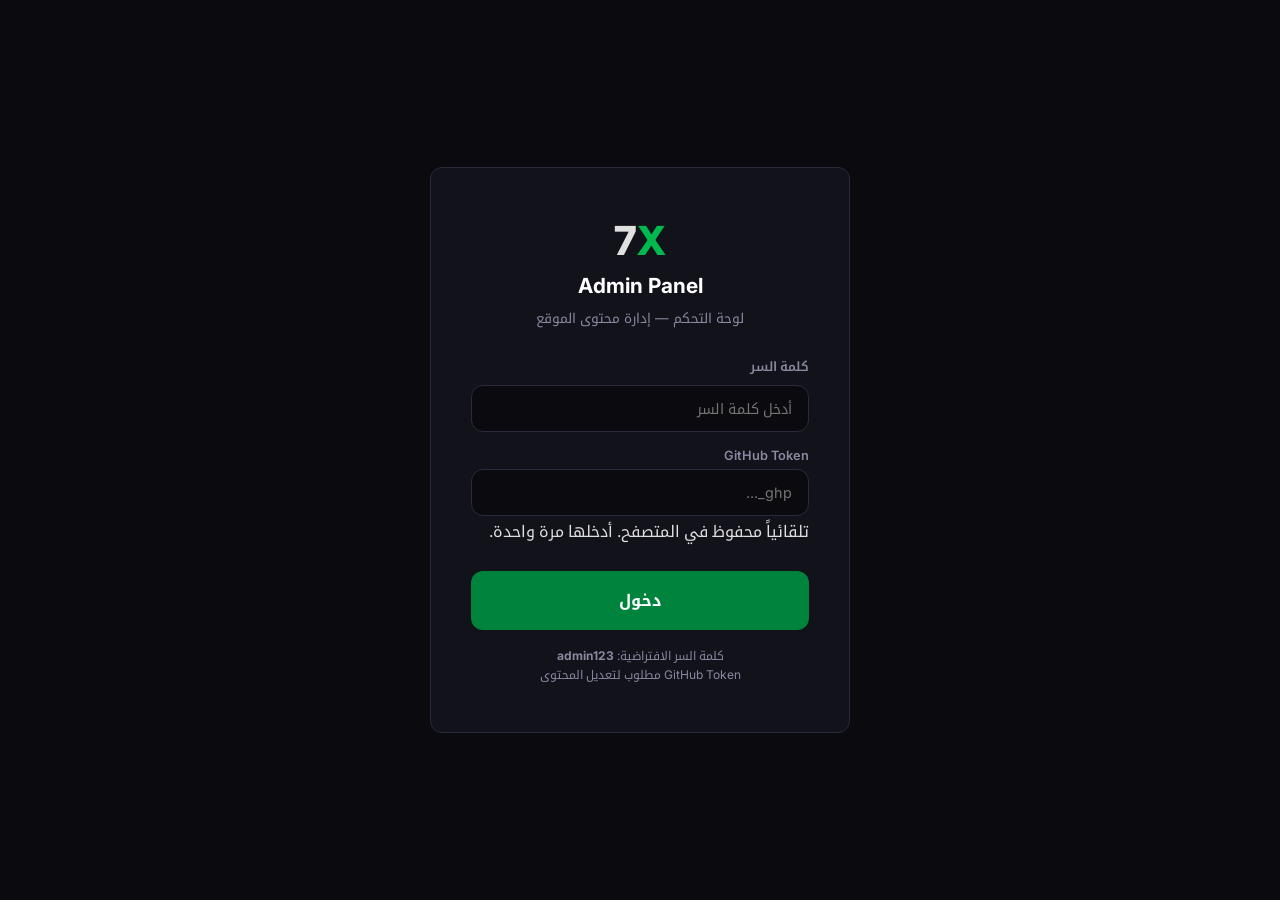
==== admin.html @ 9b02c8f8 "Add static admin panel (runs on GitHub Pages)" ====
<!DOCTYPE html>
<html lang="ar" dir="rtl">
<head>
<meta charset="UTF-8">
<meta name="viewport" content="width=device-width, initial-scale=1.0">
<title>7X Admin Panel</title>
<link href="https://fonts.googleapis.com/css2?family=Inter:wght@400;500;600;700;800&family=Noto+Kufi+Arabic:wght@400;500;600;700;800&display=swap" rel="stylesheet">
<style>
*{margin:0;padding:0;box-sizing:border-box}
:root{--bg:#0a0a0f;--bg2:#12121a;--bg3:#1a1a2e;--primary:#00843D;--primary-light:#00b84d;--white:#fff;--text:#e0e0e0;--text2:#8888a0;--border:#2a2a3e;--radius:12px;--danger:#ce1126;--danger-light:#ff3355;--success:#00cc66;--warn:#ffaa00}
body{font-family:'Inter','Noto Kufi Arabic',sans-serif;background:var(--bg);color:var(--text);min-height:100vh}
input,textarea,button{font-family:inherit}

.login-wrap{display:flex;align-items:center;justify-content:center;min-height:100vh;padding:20px}
.login-box{background:var(--bg2);border:1px solid var(--border);border-radius:var(--radius);padding:48px 40px;width:100%;max-width:420px;text-align:center}
.login-box .logo{font-size:2.5rem;font-weight:800;margin-bottom:8px}
.login-box .logo span{color:var(--primary-light)}
.login-box h2{font-size:1.3rem;font-weight:700;margin-bottom:8px;color:var(--white)}
.login-box p{color:var(--text2);font-size:.85rem;margin-bottom:24px}
.field{margin-bottom:16px;text-align:right}
.field label{display:block;font-size:.8rem;font-weight:600;color:var(--text2);margin-bottom:6px}
.field input{width:100%;padding:14px 16px;background:var(--bg);border:1px solid var(--border);border-radius:var(--radius);color:var(--white);font-size:.9rem;outline:none;transition:.3s}
.field input:focus{border-color:var(--primary)}
.login-btn{width:100%;padding:14px;background:var(--primary);color:var(--white);border:none;border-radius:var(--radius);font-size:1rem;font-weight:700;cursor:pointer;transition:.3s;margin-top:8px}
.login-btn:hover{background:var(--primary-light)}
.login-btn:disabled{opacity:.5;cursor:not-allowed}
.login-error{color:var(--danger-light);font-size:.85rem;margin-top:12px;display:none}
.login-help{color:var(--text2);font-size:.75rem;margin-top:16px;line-height:1.6}

.admin{display:none}
.topbar{background:var(--bg2);border-bottom:1px solid var(--border);padding:16px 24px;display:flex;justify-content:space-between;align-items:center;position:sticky;top:0;z-index:100}
.topbar-right{display:flex;align-items:center;gap:16px}
.topbar .logo{font-size:1.3rem;font-weight:800;color:var(--white)}.topbar .logo span{color:var(--primary-light)}
.topbar-status{display:flex;align-items:center;gap:6px;font-size:.8rem;color:var(--text2)}
.topbar-status .dot{width:8px;height:8px;border-radius:50%;background:var(--success)}
.topbar-left{display:flex;align-items:center;gap:12px}
.publish-btn{padding:10px 24px;background:var(--primary);color:var(--white);border:none;border-radius:var(--radius);font-size:.85rem;font-weight:700;cursor:pointer;transition:.3s;display:flex;align-items:center;gap:6px}
.publish-btn:hover{background:var(--primary-light)}
.publish-btn:disabled{opacity:.5;cursor:not-allowed}
.publish-btn .spinner{display:none;width:14px;height:14px;border:2px solid var(--white);border-top-color:transparent;border-radius:50%;animation:spin .6s linear infinite}
@keyframes spin{to{transform:rotate(360deg)}}
.logout-btn{padding:10px 16px;background:transparent;color:var(--text2);border:1px solid var(--border);border-radius:var(--radius);font-size:.85rem;cursor:pointer;transition:.3s}
.logout-btn:hover{border-color:var(--danger);color:var(--danger-light)}

.main{max-width:900px;margin:0 auto;padding:32px 24px}
.tabs{display:flex;gap:4px;margin-bottom:32px;background:var(--bg2);padding:4px;border-radius:var(--radius);border:1px solid var(--border)}
.tab{flex:1;padding:12px;text-align:center;border-radius:8px;cursor:pointer;font-size:.85rem;font-weight:600;color:var(--text2);transition:.3s;border:none;background:transparent}
.tab.active{background:var(--primary);color:var(--white)}
.tab:hover:not(.active){background:var(--bg3);color:var(--white)}

.panel{display:none}
.panel.active{display:block}

.card{background:var(--bg2);border:1px solid var(--border);border-radius:var(--radius);padding:28px;margin-bottom:20px}
.card h3{font-size:1.1rem;font-weight:700;color:var(--white);margin-bottom:20px;display:flex;align-items:center;gap:8px}
.card h3 .icon{font-size:1.3rem}
.form-row{display:grid;grid-template-columns:1fr 1fr;gap:16px}
.form-group{margin-bottom:16px}
.form-group label{display:block;font-size:.8rem;font-weight:600;color:var(--text2);margin-bottom:6px}
.form-group input,.form-group textarea,.form-group select{width:100%;padding:12px 14px;background:var(--bg);border:1px solid var(--border);border-radius:8px;color:var(--white);font-size:.85rem;outline:none;transition:.3s}
.form-group input:focus,.form-group textarea:focus{border-color:var(--primary)}
.form-group textarea{min-height:100px;resize:vertical;line-height:1.6}
.form-group .hint{font-size:.7rem;color:var(--text2);margin-top:4px}

.repo-list{display:flex;flex-direction:column;gap:8px}
.repo-item{display:flex;justify-content:space-between;align-items:center;padding:14px 16px;background:var(--bg);border:1px solid var(--border);border-radius:8px;transition:.3s}
.repo-item:hover{border-color:var(--primary-light)}
.repo-item span{font-size:.9rem;font-weight:500;color:var(--white)}
.repo-item .del-btn{padding:6px 12px;background:transparent;color:var(--danger-light);border:1px solid var(--border);border-radius:6px;font-size:.75rem;cursor:pointer;transition:.3s}
.repo-item .del-btn:hover{background:var(--danger);color:var(--white);border-color:var(--danger)}
.add-row{display:flex;gap:8px;margin-top:12px}
.add-row input{flex:1;padding:10px 14px;background:var(--bg);border:1px solid var(--border);border-radius:8px;color:var(--white);font-size:.85rem;outline:none}
.add-row input:focus{border-color:var(--primary)}
.add-btn{padding:10px 20px;background:var(--primary);color:var(--white);border:none;border-radius:8px;font-weight:700;cursor:pointer;transition:.3s}
.add-btn:hover{background:var(--primary-light)}

.toast{position:fixed;bottom:24px;left:50%;transform:translateX(-50%);padding:14px 28px;border-radius:var(--radius);font-size:.9rem;font-weight:600;z-index:1000;opacity:0;transition:.4s;pointer-events:none}
.toast.show{opacity:1}
.toast.ok{background:var(--success);color:var(--white)}
.toast.err{background:var(--danger);color:var(--white)}
.toast.info{background:var(--primary);color:var(--white)}

@media(max-width:640px){
  .form-row{grid-template-columns:1fr}
  .topbar{flex-direction:column;gap:12px}
}
</style>
</head>
<body>

<div class="login-wrap" id="loginWrap">
<div class="login-box">
<div class="logo">7<span>X</span></div>
<h2>Admin Panel</h2>
<p>لوحة التحكم — إدارة محتوى الموقع</p>
<div class="field">
<label>كلمة السر</label>
<input type="password" id="loginPass" placeholder="أدخل كلمة السر" onkeydown="if(event.key==='Enter')doLogin()">
</div>
<div class="field">
<label>GitHub Token</label>
<input type="password" id="loginToken" placeholder="ghp_..." onkeydown="if(event.key==='Enter')doLogin()">
<div class="hint">تلقائياً محفوظ في المتصفح. أدخلها مرة واحدة.</div>
</div>
<button class="login-btn" id="loginBtn" onclick="doLogin()">دخول</button>
<div class="login-error" id="loginError"></div>
<div class="login-help">كلمة السر الافتراضية: <strong>admin123</strong><br>GitHub Token مطلوب لتعديل المحتوى</div>
</div>
</div>

<div class="admin" id="adminPanel">
<div class="topbar">
<div class="topbar-right">
<div class="logo">7<span>X</span> Admin</div>
<div class="topbar-status"><div class="dot" id="statusDot"></div><span id="statusText">متصل</span></div>
</div>
<div class="topbar-left">
<button class="publish-btn" id="publishBtn" onclick="publish()">
<span class="spinner" id="spinner"></span>
<span id="pubText">نشر التعديلات</span>
</button>
<button class="logout-btn" onclick="logout()">خروج</button>
</div>
</div>

<div class="main">
<div class="tabs">
<div class="tab active" onclick="switchTab('hero')" id="tabHero">الرئيسية</div>
<div class="tab" onclick="switchTab('about')" id="tabAbout">من أنا</div>
<div class="tab" onclick="switchTab('company')" id="tabCompany">الشركة</div>
<div class="tab" onclick="switchTab('apps')" id="tabApps">التطبيقات</div>
<div class="tab" onclick="switchTab('repos')" id="tabRepos">المستودعات</div>
<div class="tab" onclick="switchTab('contact')" id="tabContact">اتصل بنا</div>
</div>

<!-- Hero -->
<div class="panel active" id="panelHero">
<div class="card">
<h3><span class="icon">🏠</span>القسم الرئيسي</h3>
<div class="form-group">
<label>العنوان الرئيسي (عربي)</label>
<input type="text" id="hero_title_ar" placeholder="7X">
</div>
<div class="form-group">
<label>Main Title (English)</label>
<input type="text" id="hero_title_en" placeholder="7X">
</div>
<div class="form-group">
<label>الشارة (عربي)</label>
<input type="text" id="hero_badge_ar" placeholder="Engineering Intelligence Core">
</div>
<div class="form-group">
<label>Badge (English)</label>
<input type="text" id="hero_badge_en" placeholder="Engineering Intelligence Core">
</div>
</div>
</div>

<!-- About -->
<div class="panel" id="panelAbout">
<div class="card">
<h3><span class="icon">👤</span>قسم من أنا</h3>
<div class="form-group">
<label>العنوان (عربي)</label>
<input type="text" id="about_title_ar" placeholder="مهندس. مؤسس. صاحب رؤية">
</div>
<div class="form-group">
<label>Title (English)</label>
<input type="text" id="about_title_en" placeholder="Engineer. Founder. Visionary.">
</div>
<div class="form-group">
<label>النص (عربي)</label>
<textarea id="about_text_ar" placeholder="أنا مؤسس 7X Syria Ltd...."></textarea>
</div>
<div class="form-group">
<label>Text (English)</label>
<textarea id="about_text_en" placeholder="I am the founder of 7X Syria Ltd...."></textarea>
</div>
</div>
</div>

<!-- Company -->
<div class="panel" id="panelCompany">
<div class="card">
<h3><span class="icon">🏢</span>بيانات الشركة</h3>
<div class="form-row">
<div class="form-group">
<label>العنوان (عربي)</label>
<input type="text" id="company_title_ar">
</div>
<div class="form-group">
<label>Title (English)</label>
<input type="text" id="company_title_en">
</div>
</div>
<div class="form-row">
<div class="form-group">
<label>الوصف (عربي)</label>
<input type="text" id="company_desc_ar">
</div>
<div class="form-group">
<label>Description (English)</label>
<input type="text" id="company_desc_en">
</div>
</div>
</div>
<div class="card" id="companyCardsCard">
<h3><span class="icon">📋</span>بطاقات الشركة</h3>
<div id="companyCardsEditor"></div>
<button class="add-btn" onclick="addCompanyCard()" style="margin-top:12px">+ إضافة بطاقة</button>
</div>
</div>

<!-- Apps -->
<div class="panel" id="panelApps">
<div class="card">
<h3><span class="icon">📱</span>التطبيقات</h3>
<div id="appsEditor"></div>
<button class="add-btn" onclick="addApp()" style="margin-top:12px">+ إضافة تطبيق</button>
</div>
</div>

<!-- Repos -->
<div class="panel" id="panelRepos">
<div class="card">
<h3><span class="icon">📦</span>المستودعات</h3>
<div class="repo-list" id="repoList"></div>
<div class="add-row">
<input type="text" id="newRepo" placeholder="اسم المستودع (مثل: vexa-app)" onkeydown="if(event.key==='Enter')addRepo()">
<button class="add-btn" onclick="addRepo()">إضافة</button>
</div>
</div>
</div>

<!-- Contact -->
<div class="panel" id="panelContact">
<div class="card">
<h3><span class="icon">📧</span>بيانات التواصل</h3>
<div class="form-row">
<div class="form-group">
<label>البريد الإلكتروني</label>
<input type="email" id="contact_email" placeholder="contact@7xsyria.com">
</div>
<div class="form-group">
<label>Matrix ID</label>
<input type="text" id="contact_matrix" placeholder="@7x:matrix.org">
</div>
</div>
<div class="form-group">
<label>GitHub Username</label>
<input type="text" id="contact_github" placeholder="7xze">
</div>
</div>
<div class="card">
<h3><span class="icon">🔒</span>تغيير كلمة السر</h3>
<div class="form-group">
<label>كلمة السر الجديدة</label>
<input type="password" id="newPassword" placeholder="كلمة سر جديدة">
</div>
<button class="add-btn" onclick="changePassword()">حفظ كلمة السر</button>
</div>
</div>

</div>
</div>

<div class="toast" id="toast"></div>

<script>
var OWNER='7xze',REPO='7X',BRANCH='main',CONTENT_FILE='content.json';
var TOKEN=localStorage.getItem('gh_token')||'';
var PASS=localStorage.getItem('admin_pass')||'admin123';
var DATA={};
var SHA='';

function toast(msg,type){
  var t=document.getElementById('toast');
  t.textContent=msg;
  t.className='toast show '+type;
  setTimeout(function(){t.className='toast'},3000);
}

function api(path,opts){
  opts=opts||{};
  var h={'Authorization':'token '+TOKEN,'Accept':'application/vnd.github.v3+json','Content-Type':'application/json'};
  if(opts.method) h.Method=opts.method;
  var url='https://api.github.com'+path;
  var fetchOpts={method:opts.method||'GET',headers:h};
  if(opts.body) fetchOpts.body=JSON.stringify(opts.body);
  return fetch(url,fetchOpts).then(function(r){
    if(!r.ok) return r.json().then(function(e){throw new Error(e.message||r.statusText)});
    if(opts.method==='HEAD') return r;
    return r.json();
  });
}

function doLogin(){
  var pass=document.getElementById('loginPass').value;
  var token=document.getElementById('loginToken').value||TOKEN;
  if(!pass){document.getElementById('loginError').textContent='أدخل كلمة السر';document.getElementById('loginError').style.display='block';return}
  if(pass!==PASS){document.getElementById('loginError').textContent='كلمة السر خاطئة';document.getElementById('loginError').style.display='block';return}
  if(token){TOKEN=token;localStorage.setItem('gh_token',token)}
  localStorage.setItem('admin_pass',PASS);
  document.getElementById('loginWrap').style.display='none';
  document.getElementById('adminPanel').style.display='block';
  loadContent();
}

function logout(){
  localStorage.removeItem('gh_token');
  TOKEN='';
  document.getElementById('loginWrap').style.display='flex';
  document.getElementById('adminPanel').style.display='none';
}

function loadContent(){
  document.getElementById('statusText').textContent='جاري التحميل...';
  document.getElementById('statusDot').style.background='var(--warn)';
  api('/repos/'+OWNER+'/'+REPO+'/contents/'+CONTENT_FILE).then(function(r){
    SHA=r.sha;
    DATA=JSON.parse(atob(r.content));
    fillForm();
    document.getElementById('statusText').textContent='متصل';
    document.getElementById('statusDot').style.background='var(--success)';
    toast('تم تحميل المحتوى','ok');
  }).catch(function(e){
    document.getElementById('statusText').textContent='خطأ';
    document.getElementById('statusDot').style.background='var(--danger)';
    toast('خطأ في التحميل: '+e.message,'err');
  });
}

function fillForm(){
  var f=function(id,v){var el=document.getElementById(id);if(el&&v!==undefined)el.value=v};
  f('hero_title_ar',DataGet('hero_title','ar'));
  f('hero_title_en',DataGet('hero_title','en'));
  f('hero_badge_ar',DataGet('hero_badge','ar'));
  f('hero_badge_en',DataGet('hero_badge','en'));
  f('about_title_ar',DataGet('about_title','ar'));
  f('about_title_en',DataGet('about_title','en'));
  f('about_text_ar',DataGet('about_text','ar'));
  f('about_text_en',DataGet('about_text','en'));
  f('company_title_ar',DataGet('company_title','ar'));
  f('company_title_en',DataGet('company_title','en'));
  f('company_desc_ar',DataGet('company_desc','ar'));
  f('company_desc_en',DataGet('company_desc','en'));
  f('contact_email',DataGet('contact_email',''));
  f('contact_matrix',DataGet('contact_matrix',''));
  f('contact_github',DataGet('contact_github',''));
  renderCompanyCards();
  renderApps();
  renderRepos();
}

function DataGet(key,lang){
  if(lang==='') return DATA[key]||'';
  if(!DATA[key]) return '';
  return DATA[key][lang]||'';
}

function renderCompanyCards(){
  var cards=DATA.company_cards||[];
  var c=document.getElementById('companyCardsEditor');
  c.innerHTML='';
  cards.forEach(function(card,i){
    c.innerHTML+='<div class="repo-item" style="flex-direction:column;align-items:stretch;gap:8px">'
      +'<div style="display:flex;justify-content:space-between;align-items:center">'
      +'<span style="font-size:.9rem;font-weight:600">'+card.icon+' '+card.title+'</span>'
      +'<button class="del-btn" onclick="removeCompanyCard('+i+')">حذف</button></div>'
      +'<input style="width:100%;padding:8px 12px;background:var(--bg);border:1px solid var(--border);border-radius:6px;color:var(--white);font-size:.85rem" placeholder="Icon (emoji)" value="'+(card.icon||'')+'" onchange="updateCompanyCard('+i+',\'icon\',this.value)">'
      +'<div style="display:grid;grid-template-columns:1fr 1fr;gap:8px">'
      +'<input style="padding:8px 12px;background:var(--bg);border:1px solid var(--border);border-radius:6px;color:var(--white);font-size:.85rem" placeholder="العنوان عربي" value="'+esc(card.title||'')+'" onchange="updateCompanyCard('+i+',\'title\',this.value)">'
      +'<input style="padding:8px 12px;background:var(--bg);border:1px solid var(--border);border-radius:6px;color:var(--white);font-size:.85rem" placeholder="Title EN" value="'+esc(card.titleEn||'')+'" onchange="updateCompanyCard('+i+',\'titleEn\',this.value)">'
      +'</div>'
      +'<div style="display:grid;grid-template-columns:1fr 1fr;gap:8px">'
      +'<input style="padding:8px 12px;background:var(--bg);border:1px solid var(--border);border-radius:6px;color:var(--white);font-size:.85rem" placeholder="الوصف عربي" value="'+esc(card.desc||'')+'" onchange="updateCompanyCard('+i+',\'desc\',this.value)">'
      +'<input style="padding:8px 12px;background:var(--bg);border:1px solid var(--border);border-radius:6px;color:var(--white);font-size:.85rem" placeholder="Desc EN" value="'+esc(card.descEn||'')+'" onchange="updateCompanyCard('+i+',\'descEn\',this.value)">'
      +'</div></div>';
  });
}

function renderApps(){
  var apps=DATA.apps||[];
  var c=document.getElementById('appsEditor');
  c.innerHTML='';
  apps.forEach(function(app,i){
    c.innerHTML+='<div class="repo-item" style="flex-direction:column;align-items:stretch;gap:8px">'
      +'<div style="display:flex;justify-content:space-between;align-items:center">'
      +'<span style="font-size:.9rem;font-weight:600">'+(app.icon||'')+' '+(app.name||'')+'</span>'
      +'<button class="del-btn" onclick="removeApp('+i+')">حذف</button></div>'
      +'<div style="display:grid;grid-template-columns:1fr 1fr;gap:8px">'
      +'<input style="padding:8px 12px;background:var(--bg);border:1px solid var(--border);border-radius:6px;color:var(--white);font-size:.85rem" placeholder="Icon" value="'+(app.icon||'')+'" onchange="updateApp('+i+',\'icon\',this.value)">'
      +'<input style="padding:8px 12px;background:var(--bg);border:1px solid var(--border);border-radius:6px;color:var(--white);font-size:.85rem" placeholder="Name" value="'+esc(app.name||'')+'" onchange="updateApp('+i+',\'name\',this.value)">'
      +'</div>'
      +'<div style="display:grid;grid-template-columns:1fr 1fr;gap:8px">'
      +'<input style="padding:8px 12px;background:var(--bg);border:1px solid var(--border);border-radius:6px;color:var(--white);font-size:.85rem" placeholder="الوصف عربي" value="'+esc(app.desc||'')+'" onchange="updateApp('+i+',\'desc\',this.value)">'
      +'<input style="padding:8px 12px;background:var(--bg);border:1px solid var(--border);border-radius:6px;color:var(--white);font-size:.85rem" placeholder="Desc EN" value="'+esc(app.descEn||'')+'" onchange="updateApp('+i+',\'descEn\',this.value)">'
      +'</div>'
      +'<input style="width:100%;padding:8px 12px;background:var(--bg);border:1px solid var(--border);border-radius:6px;color:var(--white);font-size:.85rem" placeholder="GitHub URL" value="'+esc(app.link||'')+'" onchange="updateApp('+i+',\'link\',this.value)">'
      +'</div>';
  });
}

function renderRepos(){
  var repos=DATA.repos||[];
  var rl=document.getElementById('repoList');
  rl.innerHTML='';
  repos.forEach(function(r,i){
    rl.innerHTML+='<div class="repo-item"><span>'+r+'</span><button class="del-btn" onclick="removeRepo('+i+')">حذف</button></div>';
  });
}

function esc(s){return String(s||'').replace(/"/g,'&quot;')}

function DataPut(key,lang,val){
  if(lang===''){DATA[key]=val;return}
  if(!DATA[key]) DATA[key]={};
  DATA[key][lang]=val;
}

function saveForm(){
  DataPut('hero_title','ar',gv('hero_title_ar'));
  DataPut('hero_title','en',gv('hero_title_en'));
  DataPut('hero_badge','ar',gv('hero_badge_ar'));
  DataPut('hero_badge','en',gv('hero_badge_en'));
  DataPut('about_title','ar',gv('about_title_ar'));
  DataPut('about_title','en',gv('about_title_en'));
  DataPut('about_text','ar',gv('about_text_ar'));
  DataPut('about_text','en',gv('about_text_en'));
  DataPut('company_title','ar',gv('company_title_ar'));
  DataPut('company_title','en',gv('company_title_en'));
  DataPut('company_desc','ar',gv('company_desc_ar'));
  DataPut('company_desc','en',gv('company_desc_en'));
  DataPut('contact_email','',gv('contact_email'));
  DataPut('contact_matrix','',gv('contact_matrix'));
  DataPut('contact_github','',gv('contact_github'));
}

function gv(id){return document.getElementById(id).value}

function addCompanyCard(){
  if(!DATA.company_cards) DATA.company_cards=[];
  DATA.company_cards.push({icon:'🎯',title:'New Card',titleEn:'New Card',desc:'',descEn:''});
  renderCompanyCards();
}
function removeCompanyCard(i){DATA.company_cards.splice(i,1);renderCompanyCards()}
function updateCompanyCard(i,field,val){DATA.company_cards[i][field]=val}

function addApp(){
  if(!DATA.apps) DATA.apps=[];
  DATA.apps.push({icon:'📦',name:'New App',desc:'',descEn:'',link:''});
  renderApps();
}
function removeApp(i){DATA.apps.splice(i,1);renderApps()}
function updateApp(i,field,val){DATA.apps[i][field]=val}

function addRepo(){
  var v=document.getElementById('newRepo').value.trim();
  if(!v){return}
  if(!DATA.repos) DATA.repos=[];
  DATA.repos.push(v);
  document.getElementById('newRepo').value='';
  renderRepos();
}
function removeRepo(i){DATA.repos.splice(i,1);renderRepos()}

function changePassword(){
  var np=document.getElementById('newPassword').value.trim();
  if(!np){toast('أدخل كلمة سر جديدة','err');return}
  PASS=np;
  localStorage.setItem('admin_pass',PASS);
  document.getElementById('newPassword').value='';
  toast('تم تغيير كلمة السر','ok');
}

function publish(){
  saveForm();
  var btn=document.getElementById('publishBtn');
  var spinner=document.getElementById('spinner');
  var pubText=document.getElementById('pubText');
  btn.disabled=true;
  spinner.style.display='inline-block';
  pubText.textContent='جاري النشر...';

  var content=JSON.stringify(DATA,null,2);
  var encoded=btoa(unescape(encodeURIComponent(content)));

  api('/repos/'+OWNER+'/'+REPO+'/contents/'+CONTENT_FILE,{
    method:'PUT',
    body:{message:'Admin panel: update content',content:encoded,sha:SHA,branch:BRANCH}
  }).then(function(r){
    SHA=r.content.sha;
    btn.disabled=false;
    spinner.style.display='none';
    pubText.textContent='نشر التعديلات';
    toast('تم النشر بنجاح! الموقع محدّث ✅','ok');
  }).catch(function(e){
    btn.disabled=false;
    spinner.style.display='none';
    pubText.textContent='نشر التعديلات';
    toast('خطأ في النشر: '+e.message,'err');
  });
}

function switchTab(name){
  document.querySelectorAll('.panel').forEach(function(p){p.classList.remove('active')});
  document.querySelectorAll('.tab').forEach(function(t){t.classList.remove('active')});
  document.getElementById('panel'+name.charAt(0).toUpperCase()+name.slice(1)).classList.add('active');
  document.getElementById('tab'+name.charAt(0).toUpperCase()+name.slice(1)).classList.add('active');
}

// Auto-login if token saved
if(TOKEN && localStorage.getItem('admin_pass')){
  document.getElementById('loginPass').value=localStorage.getItem('admin_pass');
  document.getElementById('loginToken').value=TOKEN;
}
</script>
</body>
</html>
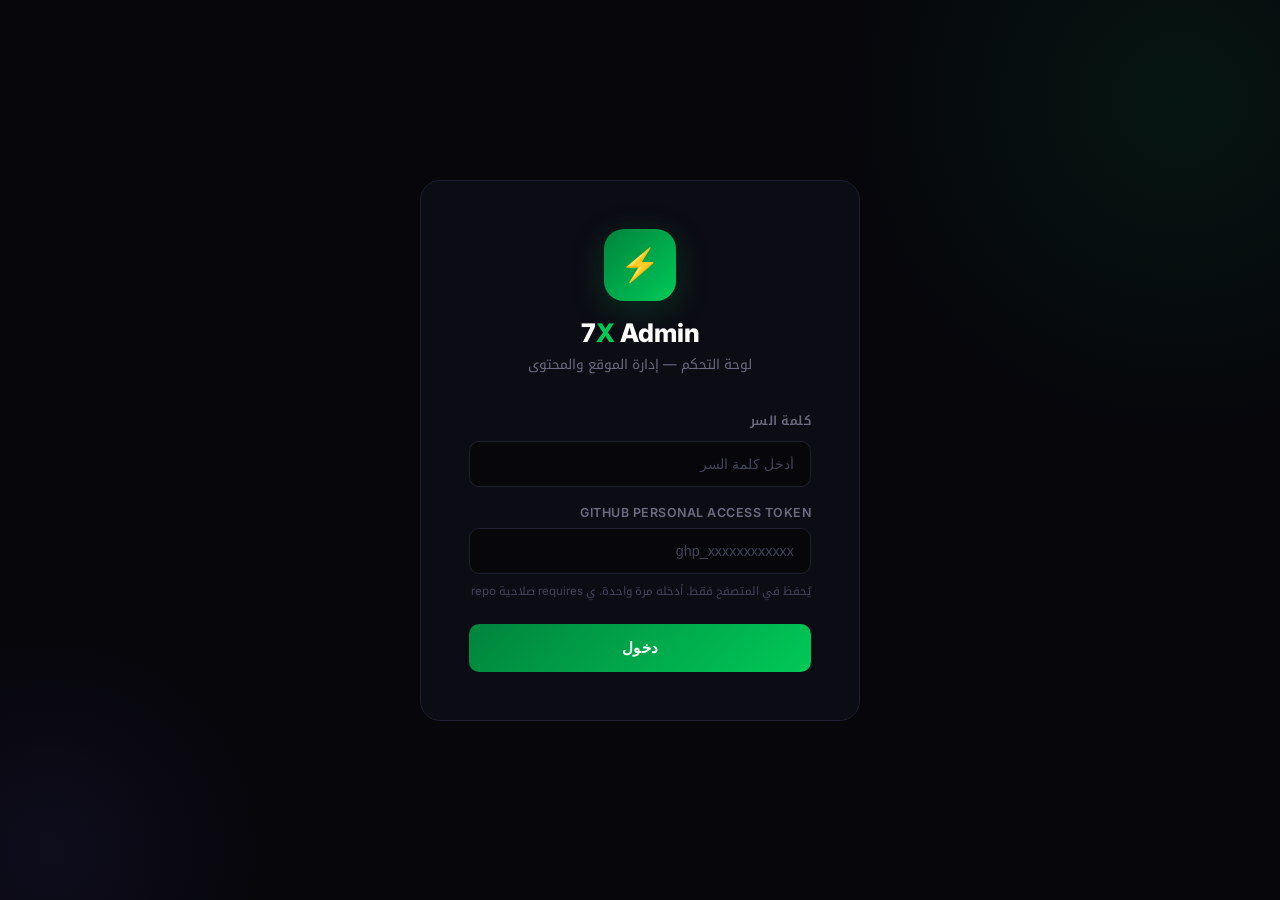
==== commit 3ff1f8c5: "Professional admin panel + upgraded main site" ====
--- a/admin.html
+++ b/admin.html
@@ -3,516 +3,520 @@
 <head>
 <meta charset="UTF-8">
 <meta name="viewport" content="width=device-width, initial-scale=1.0">
-<title>7X Admin Panel</title>
-<link href="https://fonts.googleapis.com/css2?family=Inter:wght@400;500;600;700;800&family=Noto+Kufi+Arabic:wght@400;500;600;700;800&display=swap" rel="stylesheet">
+<title>7X — Admin Panel</title>
+<link href="https://fonts.googleapis.com/css2?family=Inter:wght@300;400;500;600;700;800;900&family=Noto+Kufi+Arabic:wght@400;500;600;700;800;900&family=JetBrains+Mono:wght@400;500&display=swap" rel="stylesheet">
 <style>
 *{margin:0;padding:0;box-sizing:border-box}
-:root{--bg:#0a0a0f;--bg2:#12121a;--bg3:#1a1a2e;--primary:#00843D;--primary-light:#00b84d;--white:#fff;--text:#e0e0e0;--text2:#8888a0;--border:#2a2a3e;--radius:12px;--danger:#ce1126;--danger-light:#ff3355;--success:#00cc66;--warn:#ffaa00}
-body{font-family:'Inter','Noto Kufi Arabic',sans-serif;background:var(--bg);color:var(--text);min-height:100vh}
-input,textarea,button{font-family:inherit}
-
-.login-wrap{display:flex;align-items:center;justify-content:center;min-height:100vh;padding:20px}
-.login-box{background:var(--bg2);border:1px solid var(--border);border-radius:var(--radius);padding:48px 40px;width:100%;max-width:420px;text-align:center}
-.login-box .logo{font-size:2.5rem;font-weight:800;margin-bottom:8px}
-.login-box .logo span{color:var(--primary-light)}
-.login-box h2{font-size:1.3rem;font-weight:700;margin-bottom:8px;color:var(--white)}
-.login-box p{color:var(--text2);font-size:.85rem;margin-bottom:24px}
-.field{margin-bottom:16px;text-align:right}
-.field label{display:block;font-size:.8rem;font-weight:600;color:var(--text2);margin-bottom:6px}
-.field input{width:100%;padding:14px 16px;background:var(--bg);border:1px solid var(--border);border-radius:var(--radius);color:var(--white);font-size:.9rem;outline:none;transition:.3s}
-.field input:focus{border-color:var(--primary)}
-.login-btn{width:100%;padding:14px;background:var(--primary);color:var(--white);border:none;border-radius:var(--radius);font-size:1rem;font-weight:700;cursor:pointer;transition:.3s;margin-top:8px}
-.login-btn:hover{background:var(--primary-light)}
-.login-btn:disabled{opacity:.5;cursor:not-allowed}
-.login-error{color:var(--danger-light);font-size:.85rem;margin-top:12px;display:none}
-.login-help{color:var(--text2);font-size:.75rem;margin-top:16px;line-height:1.6}
-
-.admin{display:none}
-.topbar{background:var(--bg2);border-bottom:1px solid var(--border);padding:16px 24px;display:flex;justify-content:space-between;align-items:center;position:sticky;top:0;z-index:100}
-.topbar-right{display:flex;align-items:center;gap:16px}
-.topbar .logo{font-size:1.3rem;font-weight:800;color:var(--white)}.topbar .logo span{color:var(--primary-light)}
-.topbar-status{display:flex;align-items:center;gap:6px;font-size:.8rem;color:var(--text2)}
-.topbar-status .dot{width:8px;height:8px;border-radius:50%;background:var(--success)}
-.topbar-left{display:flex;align-items:center;gap:12px}
-.publish-btn{padding:10px 24px;background:var(--primary);color:var(--white);border:none;border-radius:var(--radius);font-size:.85rem;font-weight:700;cursor:pointer;transition:.3s;display:flex;align-items:center;gap:6px}
-.publish-btn:hover{background:var(--primary-light)}
-.publish-btn:disabled{opacity:.5;cursor:not-allowed}
-.publish-btn .spinner{display:none;width:14px;height:14px;border:2px solid var(--white);border-top-color:transparent;border-radius:50%;animation:spin .6s linear infinite}
+:root{--bg:#06060b;--bg2:#0c0c14;--bg3:#13131f;--bg4:#1a1a2a;--primary:#00843D;--primary-l:#00c957;--primary-d:#006830;--accent:#6c5ce7;--white:#fff;--text:#d4d4e0;--text2:#6b6b80;--text3:#44445a;--border:#1e1e30;--border2:#2a2a40;--radius:14px;--radius-sm:10px;--danger:#e74c5e;--success:#00cc66;--warn:#f0a500;--info:#3b82f6;--glass:rgba(12,12,20,.8)}
+body{font-family:'Inter','Noto Kufi Arabic',sans-serif;background:var(--bg);color:var(--text);min-height:100vh;overflow-x:hidden}
+::selection{background:var(--primary);color:var(--white)}
+::-webkit-scrollbar{width:6px}::-webkit-scrollbar-track{background:var(--bg)}::-webkit-scrollbar-thumb{background:var(--border2);border-radius:3px}::-webkit-scrollbar-thumb:hover{background:var(--primary)}
+
+.login-page{min-height:100vh;display:flex;align-items:center;justify-content:center;padding:20px;position:relative;overflow:hidden}
+.login-page::before{content:'';position:absolute;width:800px;height:800px;background:radial-gradient(circle,rgba(0,132,61,.12) 0%,transparent 60%);top:-300px;right:-300px;border-radius:50%}
+.login-page::after{content:'';position:absolute;width:500px;height:500px;background:radial-gradient(circle,rgba(108,92,231,.08) 0%,transparent 60%);bottom:-200px;left:-200px;border-radius:50%}
+.login-card{position:relative;z-index:1;background:var(--bg2);border:1px solid var(--border);border-radius:20px;padding:48px;width:100%;max-width:440px;backdrop-filter:blur(20px)}
+.login-logo{text-align:center;margin-bottom:32px}
+.login-logo .icon{width:72px;height:72px;background:linear-gradient(135deg,var(--primary),var(--primary-l));border-radius:20px;display:inline-flex;align-items:center;justify-content:center;font-size:2rem;margin-bottom:16px;box-shadow:0 8px 32px rgba(0,132,61,.3)}
+.login-logo h1{font-size:1.6rem;font-weight:800;color:var(--white)}
+.login-logo h1 span{color:var(--primary-l)}
+.login-logo p{color:var(--text2);font-size:.85rem;margin-top:4px}
+.field{margin-bottom:18px}
+.field label{display:block;font-size:.78rem;font-weight:600;color:var(--text2);margin-bottom:8px;text-transform:uppercase;letter-spacing:.5px}
+.field input{width:100%;padding:14px 16px;background:var(--bg);border:1.5px solid var(--border);border-radius:var(--radius-sm);color:var(--white);font-size:.9rem;outline:none;transition:.3s}
+.field input:focus{border-color:var(--primary);box-shadow:0 0 0 3px rgba(0,132,61,.15)}
+.field input::placeholder{color:var(--text3)}
+.field .hint{font-size:.72rem;color:var(--text3);margin-top:6px}
+.login-btn{width:100%;padding:15px;background:linear-gradient(135deg,var(--primary),var(--primary-l));color:var(--white);border:none;border-radius:var(--radius-sm);font-size:.95rem;font-weight:700;cursor:pointer;transition:.3s;margin-top:4px;letter-spacing:.5px}
+.login-btn:hover{transform:translateY(-2px);box-shadow:0 8px 24px rgba(0,132,61,.35)}
+.login-btn:active{transform:translateY(0)}
+.login-err{color:var(--danger);font-size:.82rem;text-align:center;margin-top:14px;display:none;padding:10px;background:rgba(231,76,94,.1);border-radius:8px;border:1px solid rgba(231,76,94,.2)}
+
+.app{display:none}
+.topbar{position:sticky;top:0;z-index:100;background:var(--glass);backdrop-filter:blur(20px);border-bottom:1px solid var(--border);padding:14px 28px;display:flex;justify-content:space-between;align-items:center}
+.tb-r{display:flex;align-items:center;gap:16px}
+.tb-logo{font-weight:800;font-size:1.2rem;color:var(--white)}.tb-logo span{color:var(--primary-l)}
+.tb-badge{display:flex;align-items:center;gap:6px;padding:6px 14px;background:var(--bg3);border-radius:50px;font-size:.75rem;color:var(--text2)}
+.tb-badge .dot{width:7px;height:7px;border-radius:50%;background:var(--success);animation:pulse 2s infinite}
+@keyframes pulse{0%,100%{opacity:1}50%{opacity:.4}}
+.tb-l{display:flex;align-items:center;gap:10px}
+.btn{padding:10px 22px;border-radius:var(--radius-sm);font-size:.82rem;font-weight:600;cursor:pointer;transition:.2s;border:none;display:inline-flex;align-items:center;gap:6px}
+.btn-p{background:linear-gradient(135deg,var(--primary),var(--primary-l));color:var(--white)}.btn-p:hover{box-shadow:0 4px 16px rgba(0,132,61,.3);transform:translateY(-1px)}
+.btn-p:disabled{opacity:.5;cursor:not-allowed;transform:none;box-shadow:none}
+.btn-o{background:transparent;color:var(--text2);border:1px solid var(--border)}.btn-o:hover{border-color:var(--primary);color:var(--primary-l)}
+.btn-d{background:rgba(231,76,94,.1);color:var(--danger);border:1px solid rgba(231,76,94,.2)}.btn-d:hover{background:var(--danger);color:var(--white)}
+.btn-s{background:var(--bg3);color:var(--text)}.btn-s:hover{background:var(--bg4)}
+.spinner{display:none;width:14px;height:14px;border:2px solid rgba(255,255,255,.3);border-top-color:var(--white);border-radius:50%;animation:spin .6s linear infinite}
 @keyframes spin{to{transform:rotate(360deg)}}
-.logout-btn{padding:10px 16px;background:transparent;color:var(--text2);border:1px solid var(--border);border-radius:var(--radius);font-size:.85rem;cursor:pointer;transition:.3s}
-.logout-btn:hover{border-color:var(--danger);color:var(--danger-light)}
-
-.main{max-width:900px;margin:0 auto;padding:32px 24px}
-.tabs{display:flex;gap:4px;margin-bottom:32px;background:var(--bg2);padding:4px;border-radius:var(--radius);border:1px solid var(--border)}
-.tab{flex:1;padding:12px;text-align:center;border-radius:8px;cursor:pointer;font-size:.85rem;font-weight:600;color:var(--text2);transition:.3s;border:none;background:transparent}
-.tab.active{background:var(--primary);color:var(--white)}
-.tab:hover:not(.active){background:var(--bg3);color:var(--white)}
-
-.panel{display:none}
-.panel.active{display:block}
-
-.card{background:var(--bg2);border:1px solid var(--border);border-radius:var(--radius);padding:28px;margin-bottom:20px}
-.card h3{font-size:1.1rem;font-weight:700;color:var(--white);margin-bottom:20px;display:flex;align-items:center;gap:8px}
-.card h3 .icon{font-size:1.3rem}
-.form-row{display:grid;grid-template-columns:1fr 1fr;gap:16px}
-.form-group{margin-bottom:16px}
-.form-group label{display:block;font-size:.8rem;font-weight:600;color:var(--text2);margin-bottom:6px}
-.form-group input,.form-group textarea,.form-group select{width:100%;padding:12px 14px;background:var(--bg);border:1px solid var(--border);border-radius:8px;color:var(--white);font-size:.85rem;outline:none;transition:.3s}
-.form-group input:focus,.form-group textarea:focus{border-color:var(--primary)}
-.form-group textarea{min-height:100px;resize:vertical;line-height:1.6}
-.form-group .hint{font-size:.7rem;color:var(--text2);margin-top:4px}
-
-.repo-list{display:flex;flex-direction:column;gap:8px}
-.repo-item{display:flex;justify-content:space-between;align-items:center;padding:14px 16px;background:var(--bg);border:1px solid var(--border);border-radius:8px;transition:.3s}
-.repo-item:hover{border-color:var(--primary-light)}
-.repo-item span{font-size:.9rem;font-weight:500;color:var(--white)}
-.repo-item .del-btn{padding:6px 12px;background:transparent;color:var(--danger-light);border:1px solid var(--border);border-radius:6px;font-size:.75rem;cursor:pointer;transition:.3s}
-.repo-item .del-btn:hover{background:var(--danger);color:var(--white);border-color:var(--danger)}
-.add-row{display:flex;gap:8px;margin-top:12px}
-.add-row input{flex:1;padding:10px 14px;background:var(--bg);border:1px solid var(--border);border-radius:8px;color:var(--white);font-size:.85rem;outline:none}
+
+.layout{display:flex;min-height:calc(100vh - 57px)}
+.sidebar{width:240px;background:var(--bg2);border-left:1px solid var(--border);padding:20px 0;flex-shrink:0;position:sticky;top:57px;height:calc(100vh - 57px);overflow-y:auto}
+.sb-section{padding:0 16px;margin-bottom:24px}
+.sb-title{font-size:.65rem;font-weight:700;color:var(--text3);text-transform:uppercase;letter-spacing:1.5px;margin-bottom:10px;padding:0 12px}
+.sb-item{display:flex;align-items:center;gap:10px;padding:10px 12px;border-radius:var(--radius-sm);cursor:pointer;transition:.2s;font-size:.85rem;color:var(--text2);font-weight:500}
+.sb-item:hover{background:var(--bg3);color:var(--white)}
+.sb-item.active{background:rgba(0,132,61,.12);color:var(--primary-l);font-weight:600}
+.sb-item .icon{font-size:1.1rem;width:24px;text-align:center}
+.sb-divider{height:1px;background:var(--border);margin:16px 0}
+
+.content{flex:1;padding:28px;overflow-y:auto}
+.page{display:none}
+.page.active{display:block}
+.page-header{margin-bottom:28px}
+.page-header h2{font-size:1.4rem;font-weight:800;color:var(--white);margin-bottom:4px}
+.page-header p{color:var(--text2);font-size:.85rem}
+
+.stats{display:grid;grid-template-columns:repeat(auto-fit,minmax(200px,1fr));gap:16px;margin-bottom:28px}
+.stat{background:var(--bg2);border:1px solid var(--border);border-radius:var(--radius);padding:24px;transition:.3s}
+.stat:hover{border-color:var(--primary);transform:translateY(-2px)}
+.stat .s-icon{width:44px;height:44px;border-radius:12px;display:flex;align-items:center;justify-content:center;font-size:1.3rem;margin-bottom:14px}
+.stat .s-val{font-size:1.8rem;font-weight:800;color:var(--white)}
+.stat .s-label{font-size:.78rem;color:var(--text2);margin-top:2px}
+.si-green{background:rgba(0,132,61,.12);color:var(--primary-l)}
+.si-purple{background:rgba(108,92,231,.12);color:var(--accent)}
+.si-blue{background:rgba(59,130,246,.12);color:var(--info)}
+.si-orange{background:rgba(240,165,0,.12);color:var(--warn)}
+
+.card{background:var(--bg2);border:1px solid var(--border);border-radius:var(--radius);padding:24px;margin-bottom:20px}
+.card-h{display:flex;justify-content:space-between;align-items:center;margin-bottom:20px}
+.card-h h3{font-size:1.05rem;font-weight:700;color:var(--white);display:flex;align-items:center;gap:8px}
+.card-h h3 .ic{font-size:1.2rem}
+.fg{margin-bottom:16px}
+.fg label{display:block;font-size:.78rem;font-weight:600;color:var(--text2);margin-bottom:6px;text-transform:uppercase;letter-spacing:.3px}
+.fg input,.fg textarea,.fg select{width:100%;padding:12px 14px;background:var(--bg);border:1.5px solid var(--border);border-radius:var(--radius-sm);color:var(--white);font-size:.88rem;outline:none;transition:.3s;font-family:inherit}
+.fg input:focus,.fg textarea:focus{border-color:var(--primary);box-shadow:0 0 0 3px rgba(0,132,61,.1)}
+.fg textarea{min-height:100px;resize:vertical;line-height:1.6}
+.fg .hint{font-size:.7rem;color:var(--text3);margin-top:4px}
+.fg-row{display:grid;grid-template-columns:1fr 1fr;gap:16px}
+
+.item-card{background:var(--bg);border:1px solid var(--border);border-radius:var(--radius-sm);padding:16px;margin-bottom:10px;transition:.2s}
+.item-card:hover{border-color:var(--border2)}
+.item-head{display:flex;justify-content:space-between;align-items:center;margin-bottom:10px}
+.item-head .title{display:flex;align-items:center;gap:8px;font-weight:600;color:var(--white);font-size:.9rem}
+.item-head .actions{display:flex;gap:6px}
+.item-fields{display:grid;grid-template-columns:1fr 1fr;gap:8px}
+.item-fields input{padding:9px 12px;background:var(--bg2);border:1px solid var(--border);border-radius:8px;color:var(--white);font-size:.82rem;outline:none;transition:.3s;font-family:inherit}
+.item-fields input:focus{border-color:var(--primary)}
+.item-fields .full{grid-column:1/-1}
+
+.repo-item{display:flex;justify-content:space-between;align-items:center;padding:14px 16px;background:var(--bg);border:1px solid var(--border);border-radius:var(--radius-sm);margin-bottom:8px;transition:.2s}
+.repo-item:hover{border-color:var(--border2)}
+.repo-item .name{font-weight:600;color:var(--white);font-size:.88rem;font-family:'JetBrains Mono',monospace}
+.repo-item .url{font-size:.72rem;color:var(--text3);margin-top:2px}
+.add-row{display:flex;gap:8px;margin-top:14px}
+.add-row input{flex:1;padding:11px 14px;background:var(--bg);border:1.5px solid var(--border);border-radius:var(--radius-sm);color:var(--white);font-size:.85rem;outline:none;transition:.3s;font-family:inherit}
 .add-row input:focus{border-color:var(--primary)}
-.add-btn{padding:10px 20px;background:var(--primary);color:var(--white);border:none;border-radius:8px;font-weight:700;cursor:pointer;transition:.3s}
-.add-btn:hover{background:var(--primary-light)}
-
-.toast{position:fixed;bottom:24px;left:50%;transform:translateX(-50%);padding:14px 28px;border-radius:var(--radius);font-size:.9rem;font-weight:600;z-index:1000;opacity:0;transition:.4s;pointer-events:none}
-.toast.show{opacity:1}
-.toast.ok{background:var(--success);color:var(--white)}
-.toast.err{background:var(--danger);color:var(--white)}
-.toast.info{background:var(--primary);color:var(--white)}
-
-@media(max-width:640px){
-  .form-row{grid-template-columns:1fr}
-  .topbar{flex-direction:column;gap:12px}
+
+.toast-box{position:fixed;bottom:24px;left:50%;transform:translateX(-50%) translateY(100px);z-index:9999;transition:.4s cubic-bezier(.68,-.55,.27,1.55);pointer-events:none;opacity:0}
+.toast-box.show{transform:translateX(-50%) translateY(0);opacity:1;pointer-events:auto}
+.toast{padding:14px 28px;border-radius:var(--radius-sm);font-size:.88rem;font-weight:600;display:flex;align-items:center;gap:8px;white-space:nowrap;box-shadow:0 8px 32px rgba(0,0,0,.4)}
+.t-ok{background:var(--success);color:var(--white)}.t-err{background:var(--danger);color:var(--white)}.t-info{background:var(--info);color:var(--white)}
+
+.log-item{display:flex;gap:12px;padding:12px 0;border-bottom:1px solid var(--border);font-size:.82rem}
+.log-item:last-child{border-bottom:none}
+.log-time{color:var(--text3);font-family:'JetBrains Mono',monospace;white-space:nowrap;font-size:.75rem}
+.log-msg{color:var(--text)}
+.log-ok{color:var(--success)}
+.log-err{color:var(--danger)}
+
+.preview-bar{background:var(--bg3);border:1px solid var(--border);border-radius:var(--radius);padding:16px 20px;display:flex;justify-content:space-between;align-items:center;margin-bottom:20px}
+.preview-bar p{font-size:.85rem;color:var(--text2)}
+.preview-bar a{color:var(--primary-l);font-weight:600}
+
+.empty{text-align:center;padding:48px;color:var(--text3);font-size:.9rem}
+
+@media(max-width:900px){
+  .sidebar{display:none}
+  .content{padding:16px}
+  .fg-row,.item-fields{grid-template-columns:1fr}
+  .stats{grid-template-columns:1fr 1fr}
+}
+@media(max-width:600px){
+  .topbar{flex-direction:column;gap:10px}
+  .stats{grid-template-columns:1fr}
 }
 </style>
 </head>
 <body>
 
-<div class="login-wrap" id="loginWrap">
-<div class="login-box">
-<div class="logo">7<span>X</span></div>
-<h2>Admin Panel</h2>
-<p>لوحة التحكم — إدارة محتوى الموقع</p>
+<div class="login-page" id="loginPage">
+<div class="login-card">
+<div class="login-logo">
+<div class="icon">⚡</div>
+<h1>7<span>X</span> Admin</h1>
+<p>لوحة التحكم — إدارة الموقع والمحتوى</p>
+</div>
 <div class="field">
 <label>كلمة السر</label>
-<input type="password" id="loginPass" placeholder="أدخل كلمة السر" onkeydown="if(event.key==='Enter')doLogin()">
+<input type="password" id="lgPass" placeholder="أدخل كلمة السر">
 </div>
 <div class="field">
-<label>GitHub Token</label>
-<input type="password" id="loginToken" placeholder="ghp_..." onkeydown="if(event.key==='Enter')doLogin()">
-<div class="hint">تلقائياً محفوظ في المتصفح. أدخلها مرة واحدة.</div>
-</div>
-<button class="login-btn" id="loginBtn" onclick="doLogin()">دخول</button>
-<div class="login-error" id="loginError"></div>
-<div class="login-help">كلمة السر الافتراضية: <strong>admin123</strong><br>GitHub Token مطلوب لتعديل المحتوى</div>
-</div>
-</div>
-
-<div class="admin" id="adminPanel">
+<label>GitHub Personal Access Token</label>
+<input type="password" id="lgToken" placeholder="ghp_xxxxxxxxxxxx">
+<div class="hint">يُحفظ في المتصفح فقط. أدخله مرة واحدة. ي requires صلاحية repo</div>
+</div>
+<button class="login-btn" onclick="doLogin()">دخول</button>
+<div class="login-err" id="lgErr"></div>
+</div>
+</div>
+
+<div class="app" id="app">
 <div class="topbar">
-<div class="topbar-right">
-<div class="logo">7<span>X</span> Admin</div>
-<div class="topbar-status"><div class="dot" id="statusDot"></div><span id="statusText">متصل</span></div>
-</div>
-<div class="topbar-left">
-<button class="publish-btn" id="publishBtn" onclick="publish()">
-<span class="spinner" id="spinner"></span>
-<span id="pubText">نشر التعديلات</span>
-</button>
-<button class="logout-btn" onclick="logout()">خروج</button>
-</div>
-</div>
-
-<div class="main">
-<div class="tabs">
-<div class="tab active" onclick="switchTab('hero')" id="tabHero">الرئيسية</div>
-<div class="tab" onclick="switchTab('about')" id="tabAbout">من أنا</div>
-<div class="tab" onclick="switchTab('company')" id="tabCompany">الشركة</div>
-<div class="tab" onclick="switchTab('apps')" id="tabApps">التطبيقات</div>
-<div class="tab" onclick="switchTab('repos')" id="tabRepos">المستودعات</div>
-<div class="tab" onclick="switchTab('contact')" id="tabContact">اتصل بنا</div>
+<div class="tb-r">
+<div class="tb-logo">7<span>X</span> Admin</div>
+<div class="tb-badge"><div class="dot" id="tbDot"></div><span id="tbStatus">جاري الاتصال...</span></div>
+</div>
+<div class="tb-l">
+<a href="https://7xze.github.io/7X/" target="_blank" class="btn btn-o">🔗 الموقع</a>
+<button class="btn btn-p" id="pubBtn" onclick="publish()"><span class="spinner" id="pubSpin"></span><span id="pubText">نشر</span></button>
+<button class="btn btn-o" onclick="doLogout()">خروج</button>
+</div>
+</div>
+
+<div class="layout">
+<div class="sidebar">
+<div class="sb-section">
+<div class="sb-title">القائمة</div>
+<div class="sb-item active" onclick="go('dashboard')"><span class="icon">📊</span>لوحة المعلومات</div>
+<div class="sb-divider"></div>
+<div class="sb-title">المحتوى</div>
+<div class="sb-item" onclick="go('hero')"><span class="icon">🏠</span>الرئيسية</div>
+<div class="sb-item" onclick="go('about')"><span class="icon">👤</span>من أنا</div>
+<div class="sb-item" onclick="go('company')"><span class="icon">🏢</span>الشركة</div>
+<div class="sb-item" onclick="go('apps')"><span class="icon">📱</span>التطبيقات</div>
+<div class="sb-item" onclick="go('repos')"><span class="icon">📦</span>المستودعات</div>
+<div class="sb-item" onclick="go('contact')"><span class="icon">📧</span>اتصل بنا</div>
+<div class="sb-divider"></div>
+<div class="sb-title">النظام</div>
+<div class="sb-item" onclick="go('settings')"><span class="icon">⚙️</span>الإعدادات</div>
+<div class="sb-item" onclick="go('logs')"><span class="icon">📋</span>السجل</div>
+</div>
+</div>
+
+<div class="content">
+
+<!-- Dashboard -->
+<div class="page active" id="pg-dashboard">
+<div class="page-header"><h2>لوحة المعلومات</h2><p>نظرة عامة على الموقع والمحتوى</p></div>
+<div class="stats">
+<div class="stat"><div class="s-icon si-green">📦</div><div class="s-val" id="stRepos">0</div><div class="s-label">مستودع</div></div>
+<div class="stat"><div class="s-icon si-purple">📱</div><div class="s-val" id="stApps">0</div><div class="s-label">تطبيق</div></div>
+<div class="stat"><div class="s-icon si-blue">🏢</div><div class="s-val" id="stCards">0</div><div class="s-label">بطاقة شركة</div></div>
+<div class="stat"><div class="s-icon si-orange">🌐</div><div class="s-val">2</div><div class="s-label">لغة</div></div>
+</div>
+<div class="preview-bar">
+<p>الموقع مباشر على GitHub Pages</p>
+<a href="https://7xze.github.io/7X/" target="_blank">فتح الموقع ↗</a>
+</div>
+<div class="card">
+<div class="card-h"><h3><span class="ic">📋</span>آخر النشاطات</h3></div>
+<div id="logList"><div class="empty">لا نشاط بعد</div></div>
+</div>
 </div>
 
 <!-- Hero -->
-<div class="panel active" id="panelHero">
-<div class="card">
-<h3><span class="icon">🏠</span>القسم الرئيسي</h3>
-<div class="form-group">
-<label>العنوان الرئيسي (عربي)</label>
-<input type="text" id="hero_title_ar" placeholder="7X">
-</div>
-<div class="form-group">
-<label>Main Title (English)</label>
-<input type="text" id="hero_title_en" placeholder="7X">
-</div>
-<div class="form-group">
-<label>الشارة (عربي)</label>
-<input type="text" id="hero_badge_ar" placeholder="Engineering Intelligence Core">
-</div>
-<div class="form-group">
-<label>Badge (English)</label>
-<input type="text" id="hero_badge_en" placeholder="Engineering Intelligence Core">
-</div>
+<div class="page" id="pg-hero">
+<div class="page-header"><h2>🏠 القسم الرئيسي</h2><p>تعديل العنوان الرئيسي والشارة</p></div>
+<div class="card">
+<div class="card-h"><h3><span class="ic">✨</span>محتوى Hero</h3></div>
+<div class="fg-row"><div class="fg"><label>العنوان (عربي)</label><input id="hero_title_ar"></div><div class="fg"><label>Title (English)</label><input id="hero_title_en"></div></div>
+<div class="fg-row"><div class="fg"><label>الشارة (عربي)</label><input id="hero_badge_ar"></div><div class="fg"><label>Badge (English)</label><input id="hero_badge_en"></div></div>
+<div class="fg-row"><div class="fg"><label>النص الفرعي (عربي)</label><input id="hero_sub_ar"></div><div class="fg"><label>Subtitle (English)</label><input id="hero_sub_en"></div></div>
 </div>
 </div>
 
 <!-- About -->
-<div class="panel" id="panelAbout">
-<div class="card">
-<h3><span class="icon">👤</span>قسم من أنا</h3>
-<div class="form-group">
-<label>العنوان (عربي)</label>
-<input type="text" id="about_title_ar" placeholder="مهندس. مؤسس. صاحب رؤية">
-</div>
-<div class="form-group">
-<label>Title (English)</label>
-<input type="text" id="about_title_en" placeholder="Engineer. Founder. Visionary.">
-</div>
-<div class="form-group">
-<label>النص (عربي)</label>
-<textarea id="about_text_ar" placeholder="أنا مؤسس 7X Syria Ltd...."></textarea>
-</div>
-<div class="form-group">
-<label>Text (English)</label>
-<textarea id="about_text_en" placeholder="I am the founder of 7X Syria Ltd...."></textarea>
-</div>
+<div class="page" id="pg-about">
+<div class="page-header"><h2>👤 من أنا</h2><p>تعديل معلومات الملف الشخصي</p></div>
+<div class="card">
+<div class="card-h"><h3><span class="ic">📝</span>المحتوى</h3></div>
+<div class="fg-row"><div class="fg"><label>العنوان (عربي)</label><input id="about_title_ar"></div><div class="fg"><label>Title (English)</label><input id="about_title_en"></div></div>
+<div class="fg-row"><div class="fg"><label>النص (عربي)</label><textarea id="about_text_ar"></textarea></div><div class="fg"><label>Text (English)</label><textarea id="about_text_en"></textarea></div></div>
 </div>
 </div>
 
 <!-- Company -->
-<div class="panel" id="panelCompany">
-<div class="card">
-<h3><span class="icon">🏢</span>بيانات الشركة</h3>
-<div class="form-row">
-<div class="form-group">
-<label>العنوان (عربي)</label>
-<input type="text" id="company_title_ar">
-</div>
-<div class="form-group">
-<label>Title (English)</label>
-<input type="text" id="company_title_en">
-</div>
-</div>
-<div class="form-row">
-<div class="form-group">
-<label>الوصف (عربي)</label>
-<input type="text" id="company_desc_ar">
-</div>
-<div class="form-group">
-<label>Description (English)</label>
-<input type="text" id="company_desc_en">
-</div>
-</div>
-</div>
-<div class="card" id="companyCardsCard">
-<h3><span class="icon">📋</span>بطاقات الشركة</h3>
-<div id="companyCardsEditor"></div>
-<button class="add-btn" onclick="addCompanyCard()" style="margin-top:12px">+ إضافة بطاقة</button>
+<div class="page" id="pg-company">
+<div class="page-header"><h2>🏢 الشركة</h2><p>تعديل معلومات 7X Syria Ltd.</p></div>
+<div class="card">
+<div class="card-h"><h3><span class="ic">📝</span>بيانات الشركة</h3></div>
+<div class="fg-row"><div class="fg"><label>العنوان (عربي)</label><input id="company_title_ar"></div><div class="fg"><label>Title (English)</label><input id="company_title_en"></div></div>
+<div class="fg-row"><div class="fg"><label>الوصف (عربي)</label><input id="company_desc_ar"></div><div class="fg"><label>Description (English)</label><input id="company_desc_en"></div></div>
+</div>
+<div class="card">
+<div class="card-h"><h3><span class="ic">📋</span>بطاقات الشركة</h3><button class="btn btn-s" onclick="addCard()">+ إضافة</button></div>
+<div id="cardsEditor"></div>
 </div>
 </div>
 
 <!-- Apps -->
-<div class="panel" id="panelApps">
-<div class="card">
-<h3><span class="icon">📱</span>التطبيقات</h3>
+<div class="page" id="pg-apps">
+<div class="page-header"><h2>📱 التطبيقات</h2><p>إضافة وتعديل وحذف التطبيقات</p></div>
+<div class="card">
+<div class="card-h"><h3><span class="ic">📱</span>قائمة التطبيقات</h3><button class="btn btn-s" onclick="addApp()">+ إضافة تطبيق</button></div>
 <div id="appsEditor"></div>
-<button class="add-btn" onclick="addApp()" style="margin-top:12px">+ إضافة تطبيق</button>
 </div>
 </div>
 
 <!-- Repos -->
-<div class="panel" id="panelRepos">
-<div class="card">
-<h3><span class="icon">📦</span>المستودعات</h3>
-<div class="repo-list" id="repoList"></div>
+<div class="page" id="pg-repos">
+<div class="page-header"><h2>📦 المستودعات</h2><p>إدارة مستودعات GitHub</p></div>
+<div class="card">
+<div class="card-h"><h3><span class="ic">🐙</span>المستودعات</h3></div>
+<div id="reposList"></div>
 <div class="add-row">
-<input type="text" id="newRepo" placeholder="اسم المستودع (مثل: vexa-app)" onkeydown="if(event.key==='Enter')addRepo()">
-<button class="add-btn" onclick="addRepo()">إضافة</button>
+<input id="newRepo" placeholder="اسم المستودع (مثل: vexa-app)" onkeydown="if(event.key==='Enter')addRepo()">
+<button class="btn btn-s" onclick="addRepo()">إضافة</button>
 </div>
 </div>
 </div>
 
 <!-- Contact -->
-<div class="panel" id="panelContact">
-<div class="card">
-<h3><span class="icon">📧</span>بيانات التواصل</h3>
-<div class="form-row">
-<div class="form-group">
-<label>البريد الإلكتروني</label>
-<input type="email" id="contact_email" placeholder="contact@7xsyria.com">
-</div>
-<div class="form-group">
-<label>Matrix ID</label>
-<input type="text" id="contact_matrix" placeholder="@7x:matrix.org">
-</div>
-</div>
-<div class="form-group">
-<label>GitHub Username</label>
-<input type="text" id="contact_github" placeholder="7xze">
-</div>
-</div>
-<div class="card">
-<h3><span class="icon">🔒</span>تغيير كلمة السر</h3>
-<div class="form-group">
-<label>كلمة السر الجديدة</label>
-<input type="password" id="newPassword" placeholder="كلمة سر جديدة">
-</div>
-<button class="add-btn" onclick="changePassword()">حفظ كلمة السر</button>
-</div>
-</div>
-
-</div>
-</div>
-
-<div class="toast" id="toast"></div>
+<div class="page" id="pg-contact">
+<div class="page-header"><h2>📧 اتصل بنا</h2><p>بيانات التواصل والنموذج</p></div>
+<div class="card">
+<div class="card-h"><h3><span class="ic">📬</span>بيانات التواصل</h3></div>
+<div class="fg-row">
+<div class="fg"><label>البريد الإلكتروني</label><input id="contact_email" type="email"></div>
+<div class="fg"><label>Matrix ID</label><input id="contact_matrix"></div>
+</div>
+<div class="fg"><label>GitHub Username</label><input id="contact_github"></div>
+</div>
+</div>
+
+<!-- Settings -->
+<div class="page" id="pg-settings">
+<div class="page-header"><h2>⚙️ الإعدادات</h2><p>إعدادات النظام وكلمة السر</p></div>
+<div class="card">
+<div class="card-h"><h3><span class="ic">🔒</span>تغيير كلمة السر</h3></div>
+<div class="fg"><label>كلمة السر الجديدة</label><input type="password" id="newPass" placeholder="كلمة سر جديدة"></div>
+<button class="btn btn-s" onclick="changePass()">حفظ كلمة السر</button>
+</div>
+<div class="card">
+<div class="card-h"><h3><span class="ic">🔑</span>التوكن</h3></div>
+<div class="fg"><label>GitHub Token (محفوظ في المتصفح)</label><input id="curToken" type="password" readonly></div>
+<div class="hint" style="font-size:.75rem;color:var(--text3);margin-top:8px">التوكن محفوظ في localStorage. لتغييره أدخل توكن جديد عند تسجيل الدخول.</div>
+</div>
+</div>
+
+<!-- Logs -->
+<div class="page" id="pg-logs">
+<div class="page-header"><h2>📋 سجل النشاطات</h2><p>سجل جميع العمليات</p></div>
+<div class="card">
+<div class="card-h"><h3><span class="ic">📋</span>السجل</h3><button class="btn btn-o" onclick="clearLogs()">مسح السجل</button></div>
+<div id="fullLogList"><div class="empty">لا نشاط بعد</div></div>
+</div>
+</div>
+
+</div>
+</div>
+</div>
+
+<div class="toast-box" id="toastBox"><div class="toast" id="toastEl"></div></div>
 
 <script>
-var OWNER='7xze',REPO='7X',BRANCH='main',CONTENT_FILE='content.json';
-var TOKEN=localStorage.getItem('gh_token')||'';
-var PASS=localStorage.getItem('admin_pass')||'admin123';
-var DATA={};
-var SHA='';
+var O='7xze',R='7X',BR='main',CF='content.json';
+var TOKEN=localStorage.getItem('gh7x_token')||'';
+var PASS=localStorage.getItem('gh7x_pass')||'admin123';
+var D={},SHA='';
+var logs=JSON.parse(localStorage.getItem('gh7x_logs')||'[]');
 
 function toast(msg,type){
-  var t=document.getElementById('toast');
-  t.textContent=msg;
-  t.className='toast show '+type;
-  setTimeout(function(){t.className='toast'},3000);
-}
-
-function api(path,opts){
+  var b=document.getElementById('toastBox'),e=document.getElementById('toastEl');
+  e.className='toast t-'+(type||'info');
+  e.innerHTML=msg;
+  b.className='toast-box show';
+  clearTimeout(b._t);
+  b._t=setTimeout(function(){b.className='toast-box'},4000);
+}
+
+function addLog(msg,type){
+  var t=new Date().toLocaleTimeString('ar',{hour:'2-digit',minute:'2-digit'});
+  logs.unshift({time:t,msg:msg,type:type||'info'});
+  if(logs.length>50)logs.pop();
+  localStorage.setItem('gh7x_logs',JSON.stringify(logs));
+  renderLogs();
+}
+
+function renderLogs(){
+  var el=document.getElementById('logList');
+  var el2=document.getElementById('fullLogList');
+  var html='';
+  logs.slice(0,5).forEach(function(l){html+='<div class="log-item"><span class="log-time">'+l.time+'</span><span class="log-msg log-'+l.type+'">'+l.msg+'</span></div>'});
+  if(!html)html='<div class="empty">لا نشاط بعد</div>';
+  el.innerHTML=html;
+  var html2='';
+  logs.forEach(function(l){html2+='<div class="log-item"><span class="log-time">'+l.time+'</span><span class="log-msg log-'+l.type+'">'+l.msg+'</span></div>'});
+  if(!html2)html2='<div class="empty">لا نشاط بعد</div>';
+  el2.innerHTML=html2;
+}
+
+function clearLogs(){logs=[];localStorage.setItem('gh7x_logs','[]');renderLogs();toast('تم مسح السجل','info')}
+
+function ghFetch(path,opts){
   opts=opts||{};
-  var h={'Authorization':'token '+TOKEN,'Accept':'application/vnd.github.v3+json','Content-Type':'application/json'};
-  if(opts.method) h.Method=opts.method;
-  var url='https://api.github.com'+path;
-  var fetchOpts={method:opts.method||'GET',headers:h};
-  if(opts.body) fetchOpts.body=JSON.stringify(opts.body);
-  return fetch(url,fetchOpts).then(function(r){
-    if(!r.ok) return r.json().then(function(e){throw new Error(e.message||r.statusText)});
-    if(opts.method==='HEAD') return r;
+  var h={'Authorization':'Bearer '+TOKEN,'Accept':'application/vnd.github.v3+json'};
+  var fo={method:opts.method||'GET',headers:h};
+  if(opts.body)fo.body=JSON.stringify(opts.body);
+  return fetch('https://api.github.com'+path,fo).then(function(r){
+    if(!r.ok)return r.json().then(function(e){throw new Error(e.message||('HTTP '+r.status))});
+    if(opts.noJson)return r;
     return r.json();
   });
 }
 
 function doLogin(){
-  var pass=document.getElementById('loginPass').value;
-  var token=document.getElementById('loginToken').value||TOKEN;
-  if(!pass){document.getElementById('loginError').textContent='أدخل كلمة السر';document.getElementById('loginError').style.display='block';return}
-  if(pass!==PASS){document.getElementById('loginError').textContent='كلمة السر خاطئة';document.getElementById('loginError').style.display='block';return}
-  if(token){TOKEN=token;localStorage.setItem('gh_token',token)}
-  localStorage.setItem('admin_pass',PASS);
-  document.getElementById('loginWrap').style.display='none';
-  document.getElementById('adminPanel').style.display='block';
+  var p=document.getElementById('lgPass').value;
+  var t=document.getElementById('lgToken').value.trim()||TOKEN;
+  var err=document.getElementById('lgErr');
+  if(!p){err.textContent='أدخل كلمة السر';err.style.display='block';return}
+  if(p!==PASS){err.textContent='كلمة السر خاطئة';err.style.display='block';return}
+  if(!t){err.textContent='أدخل GitHub Token';err.style.display='block';return}
+  TOKEN=t;localStorage.setItem('gh7x_token',t);localStorage.setItem('gh7x_pass',p);
+  err.style.display='none';
+  document.getElementById('loginPage').style.display='none';
+  document.getElementById('app').style.display='block';
+  addLog('تسجيل دخول ناجح','ok');
   loadContent();
 }
 
-function logout(){
-  localStorage.removeItem('gh_token');
-  TOKEN='';
-  document.getElementById('loginWrap').style.display='flex';
-  document.getElementById('adminPanel').style.display='none';
+function doLogout(){
+  TOKEN='';localStorage.removeItem('gh7x_token');
+  document.getElementById('app').style.display='none';
+  document.getElementById('loginPage').style.display='flex';
+  document.getElementById('lgToken').value='';
 }
 
 function loadContent(){
-  document.getElementById('statusText').textContent='جاري التحميل...';
-  document.getElementById('statusDot').style.background='var(--warn)';
-  api('/repos/'+OWNER+'/'+REPO+'/contents/'+CONTENT_FILE).then(function(r){
+  document.getElementById('tbStatus').textContent='جاري التحميل...';
+  document.getElementById('tbDot').style.background='var(--warn)';
+  ghFetch('/repos/'+O+'/'+R+'/contents/'+CF).then(function(r){
     SHA=r.sha;
-    DATA=JSON.parse(atob(r.content));
-    fillForm();
-    document.getElementById('statusText').textContent='متصل';
-    document.getElementById('statusDot').style.background='var(--success)';
+    D=JSON.parse(decodeURIComponent(escape(atob(r.content.replace(/\n/g,'')))));
+    fillForm();renderAll();
+    document.getElementById('tbStatus').textContent='متصل';
+    document.getElementById('tbDot').style.background='var(--success)';
+    document.getElementById('curToken').value=localStorage.getItem('gh7x_token')||'';
     toast('تم تحميل المحتوى','ok');
+    addLog('تحميل المحتوى من GitHub','ok');
+    updateStats();
   }).catch(function(e){
-    document.getElementById('statusText').textContent='خطأ';
-    document.getElementById('statusDot').style.background='var(--danger)';
+    document.getElementById('tbStatus').textContent='خطأ';
+    document.getElementById('tbDot').style.background='var(--danger)';
     toast('خطأ في التحميل: '+e.message,'err');
+    addLog('خطأ في التحميل: '+e.message,'err');
   });
 }
 
+function gv(id){return document.getElementById(id).value}
+function sv(id,v){var el=document.getElementById(id);if(el)el.value=v||''}
+function dg(k,l){if(!l)return D[k]||'';return(D[k]&&D[k][l])||''}
+function ds(k,l,v){if(!l){D[k]=v;return}if(!D[k])D[k]={};D[k][l]=v}
+
 function fillForm(){
-  var f=function(id,v){var el=document.getElementById(id);if(el&&v!==undefined)el.value=v};
-  f('hero_title_ar',DataGet('hero_title','ar'));
-  f('hero_title_en',DataGet('hero_title','en'));
-  f('hero_badge_ar',DataGet('hero_badge','ar'));
-  f('hero_badge_en',DataGet('hero_badge','en'));
-  f('about_title_ar',DataGet('about_title','ar'));
-  f('about_title_en',DataGet('about_title','en'));
-  f('about_text_ar',DataGet('about_text','ar'));
-  f('about_text_en',DataGet('about_text','en'));
-  f('company_title_ar',DataGet('company_title','ar'));
-  f('company_title_en',DataGet('company_title','en'));
-  f('company_desc_ar',DataGet('company_desc','ar'));
-  f('company_desc_en',DataGet('company_desc','en'));
-  f('contact_email',DataGet('contact_email',''));
-  f('contact_matrix',DataGet('contact_matrix',''));
-  f('contact_github',DataGet('contact_github',''));
-  renderCompanyCards();
-  renderApps();
-  renderRepos();
-}
-
-function DataGet(key,lang){
-  if(lang==='') return DATA[key]||'';
-  if(!DATA[key]) return '';
-  return DATA[key][lang]||'';
-}
-
-function renderCompanyCards(){
-  var cards=DATA.company_cards||[];
-  var c=document.getElementById('companyCardsEditor');
-  c.innerHTML='';
-  cards.forEach(function(card,i){
-    c.innerHTML+='<div class="repo-item" style="flex-direction:column;align-items:stretch;gap:8px">'
-      +'<div style="display:flex;justify-content:space-between;align-items:center">'
-      +'<span style="font-size:.9rem;font-weight:600">'+card.icon+' '+card.title+'</span>'
-      +'<button class="del-btn" onclick="removeCompanyCard('+i+')">حذف</button></div>'
-      +'<input style="width:100%;padding:8px 12px;background:var(--bg);border:1px solid var(--border);border-radius:6px;color:var(--white);font-size:.85rem" placeholder="Icon (emoji)" value="'+(card.icon||'')+'" onchange="updateCompanyCard('+i+',\'icon\',this.value)">'
-      +'<div style="display:grid;grid-template-columns:1fr 1fr;gap:8px">'
-      +'<input style="padding:8px 12px;background:var(--bg);border:1px solid var(--border);border-radius:6px;color:var(--white);font-size:.85rem" placeholder="العنوان عربي" value="'+esc(card.title||'')+'" onchange="updateCompanyCard('+i+',\'title\',this.value)">'
-      +'<input style="padding:8px 12px;background:var(--bg);border:1px solid var(--border);border-radius:6px;color:var(--white);font-size:.85rem" placeholder="Title EN" value="'+esc(card.titleEn||'')+'" onchange="updateCompanyCard('+i+',\'titleEn\',this.value)">'
-      +'</div>'
-      +'<div style="display:grid;grid-template-columns:1fr 1fr;gap:8px">'
-      +'<input style="padding:8px 12px;background:var(--bg);border:1px solid var(--border);border-radius:6px;color:var(--white);font-size:.85rem" placeholder="الوصف عربي" value="'+esc(card.desc||'')+'" onchange="updateCompanyCard('+i+',\'desc\',this.value)">'
-      +'<input style="padding:8px 12px;background:var(--bg);border:1px solid var(--border);border-radius:6px;color:var(--white);font-size:.85rem" placeholder="Desc EN" value="'+esc(card.descEn||'')+'" onchange="updateCompanyCard('+i+',\'descEn\',this.value)">'
-      +'</div></div>';
+  sv('hero_title_ar',dg('hero_title','ar'));sv('hero_title_en',dg('hero_title','en'));
+  sv('hero_badge_ar',dg('hero_badge','ar'));sv('hero_badge_en',dg('hero_badge','en'));
+  sv('hero_sub_ar',dg('hero_sub','ar'));sv('hero_sub_en',dg('hero_sub','en'));
+  sv('about_title_ar',dg('about_title','ar'));sv('about_title_en',dg('about_title','en'));
+  sv('about_text_ar',dg('about_text','ar'));sv('about_text_en',dg('about_text','en'));
+  sv('company_title_ar',dg('company_title','ar'));sv('company_title_en',dg('company_title','en'));
+  sv('company_desc_ar',dg('company_desc','ar'));sv('company_desc_en',dg('company_desc','en'));
+  sv('contact_email',dg('contact_email',''));sv('contact_matrix',dg('contact_matrix',''));sv('contact_github',dg('contact_github',''));
+}
+
+function renderAll(){renderCards();renderApps();renderRepos();renderLogs()}
+function updateStats(){
+  document.getElementById('stRepos').textContent=(D.repos||[]).length;
+  document.getElementById('stApps').textContent=(D.apps||[]).length;
+  document.getElementById('stCards').textContent=(D.company_cards||[]).length;
+}
+
+function esc(s){return String(s||'').replace(/&/g,'&amp;').replace(/</g,'&lt;').replace(/>/g,'&gt;').replace(/"/g,'&quot;')}
+
+function renderCards(){
+  var el=document.getElementById('cardsEditor');var cards=D.company_cards||[];
+  if(!cards.length){el.innerHTML='<div class="empty">لا توجد بطاقات. أضف واحدة.</div>';return}
+  var h='';
+  cards.forEach(function(c,i){
+    h+='<div class="item-card"><div class="item-head"><div class="title"><span>'+esc(c.icon)+'</span>'+esc(c.title)+'</div><div class="actions"><button class="btn btn-d" style="padding:6px 12px;font-size:.75rem" onclick="rmCard('+i+')">حذف</button></div></div><div class="item-fields"><input placeholder="Icon (emoji)" value="'+esc(c.icon)+'" onchange="D.company_cards['+i+'].icon=this.value"><input placeholder="العنوان عربي" value="'+esc(c.title)+'" onchange="D.company_cards['+i+'].title=this.value"><input placeholder="Title EN" value="'+esc(c.titleEn)+'" onchange="D.company_cards['+i+'].titleEn=this.value"><input placeholder="الوصف عربي" value="'+esc(c.desc)+'" onchange="D.company_cards['+i+'].desc=this.value"><input placeholder="Desc EN" value="'+esc(c.descEn)+'" onchange="D.company_cards['+i+'].descEn=this.value"></div></div>';
   });
+  el.innerHTML=h;
 }
 
 function renderApps(){
-  var apps=DATA.apps||[];
-  var c=document.getElementById('appsEditor');
-  c.innerHTML='';
-  apps.forEach(function(app,i){
-    c.innerHTML+='<div class="repo-item" style="flex-direction:column;align-items:stretch;gap:8px">'
-      +'<div style="display:flex;justify-content:space-between;align-items:center">'
-      +'<span style="font-size:.9rem;font-weight:600">'+(app.icon||'')+' '+(app.name||'')+'</span>'
-      +'<button class="del-btn" onclick="removeApp('+i+')">حذف</button></div>'
-      +'<div style="display:grid;grid-template-columns:1fr 1fr;gap:8px">'
-      +'<input style="padding:8px 12px;background:var(--bg);border:1px solid var(--border);border-radius:6px;color:var(--white);font-size:.85rem" placeholder="Icon" value="'+(app.icon||'')+'" onchange="updateApp('+i+',\'icon\',this.value)">'
-      +'<input style="padding:8px 12px;background:var(--bg);border:1px solid var(--border);border-radius:6px;color:var(--white);font-size:.85rem" placeholder="Name" value="'+esc(app.name||'')+'" onchange="updateApp('+i+',\'name\',this.value)">'
-      +'</div>'
-      +'<div style="display:grid;grid-template-columns:1fr 1fr;gap:8px">'
-      +'<input style="padding:8px 12px;background:var(--bg);border:1px solid var(--border);border-radius:6px;color:var(--white);font-size:.85rem" placeholder="الوصف عربي" value="'+esc(app.desc||'')+'" onchange="updateApp('+i+',\'desc\',this.value)">'
-      +'<input style="padding:8px 12px;background:var(--bg);border:1px solid var(--border);border-radius:6px;color:var(--white);font-size:.85rem" placeholder="Desc EN" value="'+esc(app.descEn||'')+'" onchange="updateApp('+i+',\'descEn\',this.value)">'
-      +'</div>'
-      +'<input style="width:100%;padding:8px 12px;background:var(--bg);border:1px solid var(--border);border-radius:6px;color:var(--white);font-size:.85rem" placeholder="GitHub URL" value="'+esc(app.link||'')+'" onchange="updateApp('+i+',\'link\',this.value)">'
-      +'</div>';
+  var el=document.getElementById('appsEditor');var apps=D.apps||[];
+  if(!apps.length){el.innerHTML='<div class="empty">لا توجد تطبيقات. أضف واحد.</div>';return}
+  var h='';
+  apps.forEach(function(a,i){
+    h+='<div class="item-card"><div class="item-head"><div class="title"><span>'+esc(a.icon)+'</span>'+esc(a.name)+'</div><div class="actions"><button class="btn btn-d" style="padding:6px 12px;font-size:.75rem" onclick="rmApp('+i+')">حذف</button></div></div><div class="item-fields"><input placeholder="Icon (emoji)" value="'+esc(a.icon)+'" onchange="D.apps['+i+'].icon=this.value"><input placeholder="الاسم" value="'+esc(a.name)+'" onchange="D.apps['+i+'].name=this.value"><input placeholder="الوصف عربي" value="'+esc(a.desc)+'" onchange="D.apps['+i+'].desc=this.value"><input placeholder="Desc EN" value="'+esc(a.descEn)+'" onchange="D.apps['+i+'].descEn=this.value"><input class="full" placeholder="GitHub URL" value="'+esc(a.link)+'" onchange="D.apps['+i+'].link=this.value"></div></div>';
   });
+  el.innerHTML=h;
 }
 
 function renderRepos(){
-  var repos=DATA.repos||[];
-  var rl=document.getElementById('repoList');
-  rl.innerHTML='';
+  var el=document.getElementById('reposList');var repos=D.repos||[];
+  if(!repos.length){el.innerHTML='<div class="empty">لا مستودعات.</div>';return}
+  var h='';
   repos.forEach(function(r,i){
-    rl.innerHTML+='<div class="repo-item"><span>'+r+'</span><button class="del-btn" onclick="removeRepo('+i+')">حذف</button></div>';
+    h+='<div class="repo-item"><div><div class="name">'+esc(r)+'</div><div class="url">github.com/'+O+'/'+esc(r)+'</div></div><button class="btn btn-d" style="padding:6px 12px;font-size:.75rem" onclick="rmRepo('+i+')">حذف</button></div>';
   });
-}
-
-function esc(s){return String(s||'').replace(/"/g,'&quot;')}
-
-function DataPut(key,lang,val){
-  if(lang===''){DATA[key]=val;return}
-  if(!DATA[key]) DATA[key]={};
-  DATA[key][lang]=val;
+  el.innerHTML=h;
+}
+
+function addCard(){D.company_cards=D.company_cards||[];D.company_cards.push({icon:'🎯',title:'New Card',titleEn:'New Card',desc:'',descEn:''});renderCards();updateStats();toast('تمت الإضافة','info')}
+function rmCard(i){D.company_cards.splice(i,1);renderCards();updateStats();toast('تم الحذف','info')}
+function addApp(){D.apps=D.apps||[];D.apps.push({icon:'📦',name:'New App',desc:'',descEn:'',link:''});renderApps();updateStats();toast('تمت الإضافة','info')}
+function rmApp(i){D.apps.splice(i,1);renderApps();updateStats();toast('تم الحذف','info')}
+function addRepo(){var v=document.getElementById('newRepo').value.trim();if(!v)return;D.repos=D.repos||[];D.repos.push(v);document.getElementById('newRepo').value='';renderRepos();updateStats();toast('تمت الإضافة: '+v,'info')}
+function rmRepo(i){D.repos.splice(i,1);renderRepos();updateStats();toast('تم الحذف','info')}
+
+function changePass(){
+  var np=document.getElementById('newPass').value.trim();
+  if(!np){toast('أدخل كلمة سر جديدة','err');return}
+  PASS=np;localStorage.setItem('gh7x_pass',np);document.getElementById('newPass').value='';
+  toast('تم تغيير كلمة السر','ok');addLog('تغيير كلمة السر','ok');
 }
 
 function saveForm(){
-  DataPut('hero_title','ar',gv('hero_title_ar'));
-  DataPut('hero_title','en',gv('hero_title_en'));
-  DataPut('hero_badge','ar',gv('hero_badge_ar'));
-  DataPut('hero_badge','en',gv('hero_badge_en'));
-  DataPut('about_title','ar',gv('about_title_ar'));
-  DataPut('about_title','en',gv('about_title_en'));
-  DataPut('about_text','ar',gv('about_text_ar'));
-  DataPut('about_text','en',gv('about_text_en'));
-  DataPut('company_title','ar',gv('company_title_ar'));
-  DataPut('company_title','en',gv('company_title_en'));
-  DataPut('company_desc','ar',gv('company_desc_ar'));
-  DataPut('company_desc','en',gv('company_desc_en'));
-  DataPut('contact_email','',gv('contact_email'));
-  DataPut('contact_matrix','',gv('contact_matrix'));
-  DataPut('contact_github','',gv('contact_github'));
-}
-
-function gv(id){return document.getElementById(id).value}
-
-function addCompanyCard(){
-  if(!DATA.company_cards) DATA.company_cards=[];
-  DATA.company_cards.push({icon:'🎯',title:'New Card',titleEn:'New Card',desc:'',descEn:''});
-  renderCompanyCards();
-}
-function removeCompanyCard(i){DATA.company_cards.splice(i,1);renderCompanyCards()}
-function updateCompanyCard(i,field,val){DATA.company_cards[i][field]=val}
-
-function addApp(){
-  if(!DATA.apps) DATA.apps=[];
-  DATA.apps.push({icon:'📦',name:'New App',desc:'',descEn:'',link:''});
-  renderApps();
-}
-function removeApp(i){DATA.apps.splice(i,1);renderApps()}
-function updateApp(i,field,val){DATA.apps[i][field]=val}
-
-function addRepo(){
-  var v=document.getElementById('newRepo').value.trim();
-  if(!v){return}
-  if(!DATA.repos) DATA.repos=[];
-  DATA.repos.push(v);
-  document.getElementById('newRepo').value='';
-  renderRepos();
-}
-function removeRepo(i){DATA.repos.splice(i,1);renderRepos()}
-
-function changePassword(){
-  var np=document.getElementById('newPassword').value.trim();
-  if(!np){toast('أدخل كلمة سر جديدة','err');return}
-  PASS=np;
-  localStorage.setItem('admin_pass',PASS);
-  document.getElementById('newPassword').value='';
-  toast('تم تغيير كلمة السر','ok');
+  ds('hero_title','ar',gv('hero_title_ar'));ds('hero_title','en',gv('hero_title_en'));
+  ds('hero_badge','ar',gv('hero_badge_ar'));ds('hero_badge','en',gv('hero_badge_en'));
+  ds('hero_sub','ar',gv('hero_sub_ar'));ds('hero_sub','en',gv('hero_sub_en'));
+  ds('about_title','ar',gv('about_title_ar'));ds('about_title','en',gv('about_title_en'));
+  ds('about_text','ar',gv('about_text_ar'));ds('about_text','en',gv('about_text_en'));
+  ds('company_title','ar',gv('company_title_ar'));ds('company_title','en',gv('company_title_en'));
+  ds('company_desc','ar',gv('company_desc_ar'));ds('company_desc','en',gv('company_desc_en'));
+  ds('contact_email','',gv('contact_email'));ds('contact_matrix','',gv('contact_matrix'));ds('contact_github','',gv('contact_github'));
 }
 
 function publish(){
   saveForm();
-  var btn=document.getElementById('publishBtn');
-  var spinner=document.getElementById('spinner');
-  var pubText=document.getElementById('pubText');
-  btn.disabled=true;
-  spinner.style.display='inline-block';
-  pubText.textContent='جاري النشر...';
-
-  var content=JSON.stringify(DATA,null,2);
-  var encoded=btoa(unescape(encodeURIComponent(content)));
-
-  api('/repos/'+OWNER+'/'+REPO+'/contents/'+CONTENT_FILE,{
+  var btn=document.getElementById('pubBtn'),spin=document.getElementById('pubSpin'),txt=document.getElementById('pubText');
+  btn.disabled=true;spin.style.display='inline-block';txt.textContent='جاري النشر...';
+  var json=JSON.stringify(D,null,2);
+  var enc=btoa(unescape(encodeURIComponent(json)));
+  ghFetch('/repos/'+O+'/'+R+'/contents/'+CF,{
     method:'PUT',
-    body:{message:'Admin panel: update content',content:encoded,sha:SHA,branch:BRANCH}
+    body:{message:'Admin: update content ('+new Date().toLocaleString('ar')+')',content:enc,sha:SHA,branch:BR}
   }).then(function(r){
-    SHA=r.content.sha;
-    btn.disabled=false;
-    spinner.style.display='none';
-    pubText.textContent='نشر التعديلات';
-    toast('تم النشر بنجاح! الموقع محدّث ✅','ok');
+    SHA=r.content.sha;btn.disabled=false;spin.style.display='none';txt.textContent='نشر';
+    toast('تم النشر بنجاح!','ok');addLog('نشر المحتوى على الموقع','ok');
   }).catch(function(e){
-    btn.disabled=false;
-    spinner.style.display='none';
-    pubText.textContent='نشر التعديلات';
-    toast('خطأ في النشر: '+e.message,'err');
+    btn.disabled=false;spin.style.display='none';txt.textContent='نشر';
+    toast('خطأ: '+e.message,'err');addLog('خطأ في النشر: '+e.message,'err');
   });
 }
 
-function switchTab(name){
-  document.querySelectorAll('.panel').forEach(function(p){p.classList.remove('active')});
-  document.querySelectorAll('.tab').forEach(function(t){t.classList.remove('active')});
-  document.getElementById('panel'+name.charAt(0).toUpperCase()+name.slice(1)).classList.add('active');
-  document.getElementById('tab'+name.charAt(0).toUpperCase()+name.slice(1)).classList.add('active');
-}
-
-// Auto-login if token saved
-if(TOKEN && localStorage.getItem('admin_pass')){
-  document.getElementById('loginPass').value=localStorage.getItem('admin_pass');
-  document.getElementById('loginToken').value=TOKEN;
+function go(id){
+  document.querySelectorAll('.page').forEach(function(p){p.classList.remove('active')});
+  document.querySelectorAll('.sb-item').forEach(function(s){s.classList.remove('active')});
+  document.getElementById('pg-'+id).classList.add('active');
+  event.currentTarget.classList.add('active');
+}
+
+// Auto-fill if saved
+if(TOKEN&&localStorage.getItem('gh7x_pass')){
+  document.getElementById('lgPass').value=localStorage.getItem('gh7x_pass');
+  document.getElementById('lgToken').value=TOKEN;
 }
 </script>
 </body>
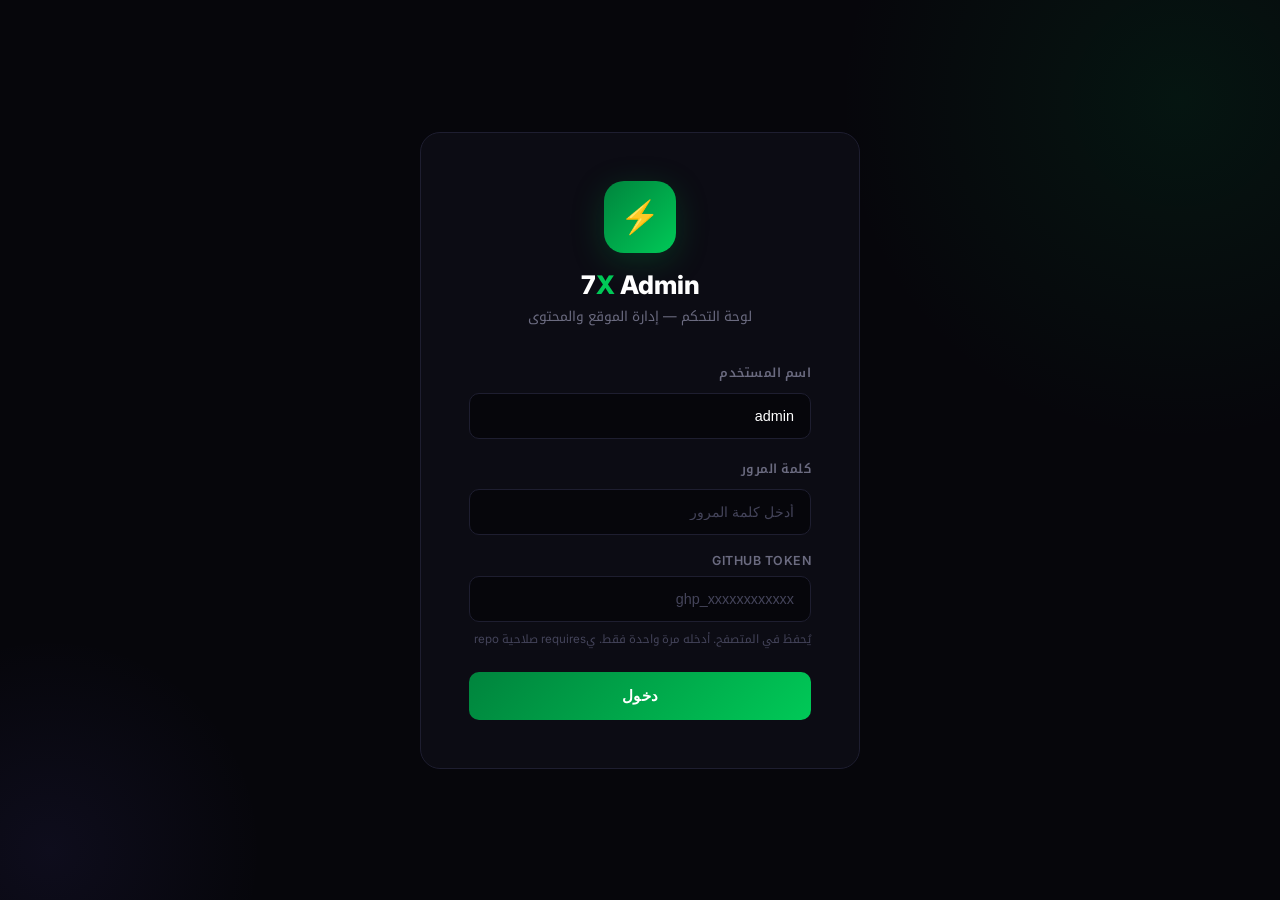
==== commit e77653db: "Fix: content.json drives site + admin login uses username" ====
--- a/admin.html
+++ b/admin.html
@@ -147,13 +147,17 @@
 <p>لوحة التحكم — إدارة الموقع والمحتوى</p>
 </div>
 <div class="field">
-<label>كلمة السر</label>
-<input type="password" id="lgPass" placeholder="أدخل كلمة السر">
+<label>اسم المستخدم</label>
+<input type="text" id="lgUser" placeholder="اسم المستخدم" value="admin">
 </div>
 <div class="field">
-<label>GitHub Personal Access Token</label>
+<label>كلمة المرور</label>
+<input type="password" id="lgPass" placeholder="أدخل كلمة المرور">
+</div>
+<div class="field">
+<label>GitHub Token</label>
 <input type="password" id="lgToken" placeholder="ghp_xxxxxxxxxxxx">
-<div class="hint">يُحفظ في المتصفح فقط. أدخله مرة واحدة. ي requires صلاحية repo</div>
+<div class="hint">يُحفظ في المتصفح. أدخله مرة واحدة فقط. يrequires صلاحية repo</div>
 </div>
 <button class="login-btn" onclick="doLogin()">دخول</button>
 <div class="login-err" id="lgErr"></div>
@@ -366,17 +370,18 @@
 }
 
 function doLogin(){
+  var u=document.getElementById('lgUser').value.trim();
   var p=document.getElementById('lgPass').value;
   var t=document.getElementById('lgToken').value.trim()||TOKEN;
   var err=document.getElementById('lgErr');
-  if(!p){err.textContent='أدخل كلمة السر';err.style.display='block';return}
-  if(p!==PASS){err.textContent='كلمة السر خاطئة';err.style.display='block';return}
+  if(!u||!p){err.textContent='أدخل اسم المستخدم وكلمة المرور';err.style.display='block';return}
+  if(u!=='admin'||p!==PASS){err.textContent='اسم المستخدم أو كلمة المرور خاطئة';err.style.display='block';return}
   if(!t){err.textContent='أدخل GitHub Token';err.style.display='block';return}
-  TOKEN=t;localStorage.setItem('gh7x_token',t);localStorage.setItem('gh7x_pass',p);
+  TOKEN=t;localStorage.setItem('gh7x_token',t);localStorage.setItem('gh7x_pass',p);localStorage.setItem('gh7x_user',u);
   err.style.display='none';
   document.getElementById('loginPage').style.display='none';
   document.getElementById('app').style.display='block';
-  addLog('تسجيل دخول ناجح','ok');
+  addLog('تسجيل دخول: '+u,'ok');
   loadContent();
 }
 
@@ -515,6 +520,7 @@
 
 // Auto-fill if saved
 if(TOKEN&&localStorage.getItem('gh7x_pass')){
+  document.getElementById('lgUser').value=localStorage.getItem('gh7x_user')||'admin';
   document.getElementById('lgPass').value=localStorage.getItem('gh7x_pass');
   document.getElementById('lgToken').value=TOKEN;
 }
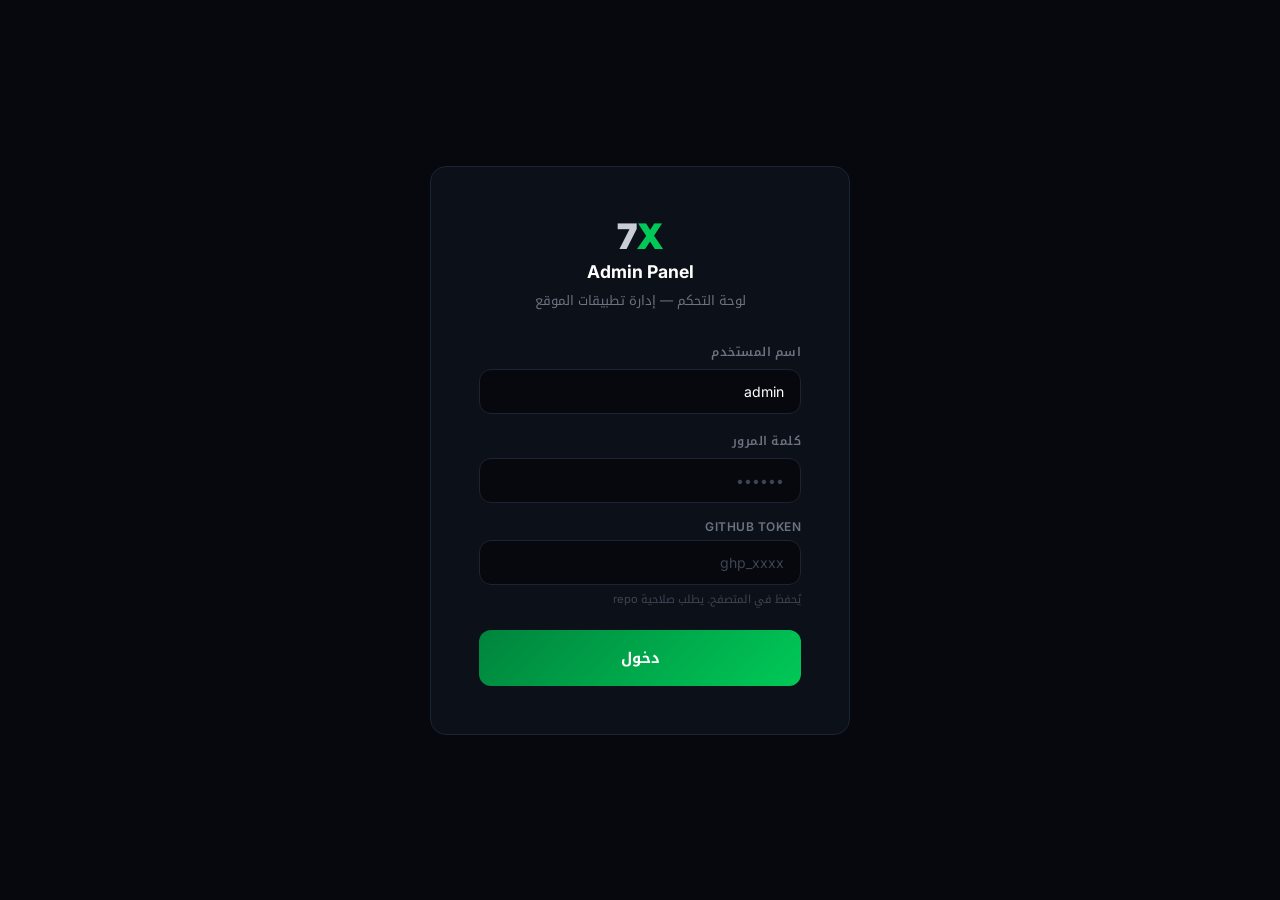
==== commit e55aee1f: "Store-style site + working admin CRUD for APK apps" ====
--- a/admin.html
+++ b/admin.html
@@ -3,312 +3,183 @@
 <head>
 <meta charset="UTF-8">
 <meta name="viewport" content="width=device-width, initial-scale=1.0">
-<title>7X — Admin Panel</title>
-<link href="https://fonts.googleapis.com/css2?family=Inter:wght@300;400;500;600;700;800;900&family=Noto+Kufi+Arabic:wght@400;500;600;700;800;900&family=JetBrains+Mono:wght@400;500&display=swap" rel="stylesheet">
+<title>7X Store — Admin</title>
+<link href="https://fonts.googleapis.com/css2?family=Inter:wght@400;500;600;700;800;900&family=Noto+Kufi+Arabic:wght@400;500;600;700;800;900&display=swap" rel="stylesheet">
 <style>
 *{margin:0;padding:0;box-sizing:border-box}
-:root{--bg:#06060b;--bg2:#0c0c14;--bg3:#13131f;--bg4:#1a1a2a;--primary:#00843D;--primary-l:#00c957;--primary-d:#006830;--accent:#6c5ce7;--white:#fff;--text:#d4d4e0;--text2:#6b6b80;--text3:#44445a;--border:#1e1e30;--border2:#2a2a40;--radius:14px;--radius-sm:10px;--danger:#e74c5e;--success:#00cc66;--warn:#f0a500;--info:#3b82f6;--glass:rgba(12,12,20,.8)}
-body{font-family:'Inter','Noto Kufi Arabic',sans-serif;background:var(--bg);color:var(--text);min-height:100vh;overflow-x:hidden}
-::selection{background:var(--primary);color:var(--white)}
-::-webkit-scrollbar{width:6px}::-webkit-scrollbar-track{background:var(--bg)}::-webkit-scrollbar-thumb{background:var(--border2);border-radius:3px}::-webkit-scrollbar-thumb:hover{background:var(--primary)}
-
-.login-page{min-height:100vh;display:flex;align-items:center;justify-content:center;padding:20px;position:relative;overflow:hidden}
-.login-page::before{content:'';position:absolute;width:800px;height:800px;background:radial-gradient(circle,rgba(0,132,61,.12) 0%,transparent 60%);top:-300px;right:-300px;border-radius:50%}
-.login-page::after{content:'';position:absolute;width:500px;height:500px;background:radial-gradient(circle,rgba(108,92,231,.08) 0%,transparent 60%);bottom:-200px;left:-200px;border-radius:50%}
-.login-card{position:relative;z-index:1;background:var(--bg2);border:1px solid var(--border);border-radius:20px;padding:48px;width:100%;max-width:440px;backdrop-filter:blur(20px)}
-.login-logo{text-align:center;margin-bottom:32px}
-.login-logo .icon{width:72px;height:72px;background:linear-gradient(135deg,var(--primary),var(--primary-l));border-radius:20px;display:inline-flex;align-items:center;justify-content:center;font-size:2rem;margin-bottom:16px;box-shadow:0 8px 32px rgba(0,132,61,.3)}
-.login-logo h1{font-size:1.6rem;font-weight:800;color:var(--white)}
-.login-logo h1 span{color:var(--primary-l)}
-.login-logo p{color:var(--text2);font-size:.85rem;margin-top:4px}
-.field{margin-bottom:18px}
-.field label{display:block;font-size:.78rem;font-weight:600;color:var(--text2);margin-bottom:8px;text-transform:uppercase;letter-spacing:.5px}
-.field input{width:100%;padding:14px 16px;background:var(--bg);border:1.5px solid var(--border);border-radius:var(--radius-sm);color:var(--white);font-size:.9rem;outline:none;transition:.3s}
-.field input:focus{border-color:var(--primary);box-shadow:0 0 0 3px rgba(0,132,61,.15)}
-.field input::placeholder{color:var(--text3)}
-.field .hint{font-size:.72rem;color:var(--text3);margin-top:6px}
-.login-btn{width:100%;padding:15px;background:linear-gradient(135deg,var(--primary),var(--primary-l));color:var(--white);border:none;border-radius:var(--radius-sm);font-size:.95rem;font-weight:700;cursor:pointer;transition:.3s;margin-top:4px;letter-spacing:.5px}
-.login-btn:hover{transform:translateY(-2px);box-shadow:0 8px 24px rgba(0,132,61,.35)}
-.login-btn:active{transform:translateY(0)}
-.login-err{color:var(--danger);font-size:.82rem;text-align:center;margin-top:14px;display:none;padding:10px;background:rgba(231,76,94,.1);border-radius:8px;border:1px solid rgba(231,76,94,.2)}
+:root{--bg:#06080d;--bg2:#0c1018;--bg3:#121822;--bg4:#1a2230;--primary:#00843D;--primary-l:#00c957;--white:#fff;--text:#c8cdd6;--text2:#6b7280;--text3:#3d4554;--border:#1c2333;--border2:#283044;--radius:16px;--radius-sm:12px;--danger:#ef4444;--success:#10b981;--warn:#f59e0b;--blue:#3b82f6}
+body{font-family:'Inter','Noto Kufi Arabic',sans-serif;background:var(--bg);color:var(--text);min-height:100vh}
+input,textarea,button,select{font-family:inherit}
+::-webkit-scrollbar{width:6px}::-webkit-scrollbar-track{background:var(--bg)}::-webkit-scrollbar-thumb{background:var(--border2);border-radius:3px}
+
+.login-page{min-height:100vh;display:flex;align-items:center;justify-content:center;padding:20px}
+.login-card{background:var(--bg2);border:1px solid var(--border);border-radius:var(--radius);padding:48px;width:100%;max-width:420px;text-align:center}
+.login-card .logo{font-size:2.2rem;font-weight:900;margin-bottom:4px}.login-card .logo span{color:var(--primary-l)}
+.login-card h2{font-size:1.1rem;font-weight:700;color:var(--white);margin-bottom:6px}
+.login-card p{font-size:.82rem;color:var(--text2);margin-bottom:28px}
+.f{margin-bottom:16px;text-align:right}
+.f label{display:block;font-size:.75rem;font-weight:600;color:var(--text2);margin-bottom:6px;text-transform:uppercase;letter-spacing:.5px}
+.f input{width:100%;padding:13px 16px;background:var(--bg);border:1.5px solid var(--border);border-radius:var(--radius-sm);color:var(--white);font-size:.88rem;outline:none;transition:.3s}
+.f input:focus{border-color:var(--primary)}
+.f input::placeholder{color:var(--text3)}
+.f .hint{font-size:.7rem;color:var(--text3);margin-top:4px}
+.login-btn{width:100%;padding:14px;background:linear-gradient(135deg,var(--primary),var(--primary-l));color:var(--white);border:none;border-radius:var(--radius-sm);font-size:.92rem;font-weight:700;cursor:pointer;transition:.3s;margin-top:4px}
+.login-btn:hover{box-shadow:0 6px 20px rgba(0,132,61,.3);transform:translateY(-1px)}
+.login-err{color:var(--danger);font-size:.82rem;margin-top:12px;display:none;padding:10px;background:rgba(239,68,68,.1);border-radius:8px}
 
 .app{display:none}
-.topbar{position:sticky;top:0;z-index:100;background:var(--glass);backdrop-filter:blur(20px);border-bottom:1px solid var(--border);padding:14px 28px;display:flex;justify-content:space-between;align-items:center}
-.tb-r{display:flex;align-items:center;gap:16px}
-.tb-logo{font-weight:800;font-size:1.2rem;color:var(--white)}.tb-logo span{color:var(--primary-l)}
-.tb-badge{display:flex;align-items:center;gap:6px;padding:6px 14px;background:var(--bg3);border-radius:50px;font-size:.75rem;color:var(--text2)}
-.tb-badge .dot{width:7px;height:7px;border-radius:50%;background:var(--success);animation:pulse 2s infinite}
+.topbar{position:sticky;top:0;z-index:100;background:rgba(6,8,13,.92);backdrop-filter:blur(20px);border-bottom:1px solid var(--border);padding:12px 24px;display:flex;justify-content:space-between;align-items:center}
+.tb-r{display:flex;align-items:center;gap:14px}
+.tb-logo{font-weight:900;font-size:1.1rem;color:var(--white)}.tb-logo span{color:var(--primary-l)}
+.tb-dot{width:7px;height:7px;border-radius:50%;background:var(--success);animation:pulse 2s infinite}
 @keyframes pulse{0%,100%{opacity:1}50%{opacity:.4}}
-.tb-l{display:flex;align-items:center;gap:10px}
-.btn{padding:10px 22px;border-radius:var(--radius-sm);font-size:.82rem;font-weight:600;cursor:pointer;transition:.2s;border:none;display:inline-flex;align-items:center;gap:6px}
-.btn-p{background:linear-gradient(135deg,var(--primary),var(--primary-l));color:var(--white)}.btn-p:hover{box-shadow:0 4px 16px rgba(0,132,61,.3);transform:translateY(-1px)}
-.btn-p:disabled{opacity:.5;cursor:not-allowed;transform:none;box-shadow:none}
+.tb-l{display:flex;gap:8px}
+.btn{padding:9px 18px;border-radius:var(--radius-sm);font-size:.8rem;font-weight:600;cursor:pointer;transition:.2s;border:none;display:inline-flex;align-items:center;gap:6px}
+.btn-p{background:linear-gradient(135deg,var(--primary),var(--primary-l));color:var(--white)}.btn-p:hover{box-shadow:0 4px 16px rgba(0,132,61,.3)}
+.btn-p:disabled{opacity:.5;cursor:not-allowed}
 .btn-o{background:transparent;color:var(--text2);border:1px solid var(--border)}.btn-o:hover{border-color:var(--primary);color:var(--primary-l)}
-.btn-d{background:rgba(231,76,94,.1);color:var(--danger);border:1px solid rgba(231,76,94,.2)}.btn-d:hover{background:var(--danger);color:var(--white)}
-.btn-s{background:var(--bg3);color:var(--text)}.btn-s:hover{background:var(--bg4)}
-.spinner{display:none;width:14px;height:14px;border:2px solid rgba(255,255,255,.3);border-top-color:var(--white);border-radius:50%;animation:spin .6s linear infinite}
+.btn-d{background:rgba(239,68,68,.1);color:var(--danger);border:1px solid rgba(239,68,68,.2)}.btn-d:hover{background:var(--danger);color:var(--white)}
+.btn-s{background:var(--bg3);color:var(--text);border:1px solid var(--border)}.btn-s:hover{border-color:var(--primary)}
+.spinner{display:none;width:13px;height:13px;border:2px solid rgba(255,255,255,.3);border-top-color:var(--white);border-radius:50%;animation:spin .6s linear infinite}
 @keyframes spin{to{transform:rotate(360deg)}}
 
-.layout{display:flex;min-height:calc(100vh - 57px)}
-.sidebar{width:240px;background:var(--bg2);border-left:1px solid var(--border);padding:20px 0;flex-shrink:0;position:sticky;top:57px;height:calc(100vh - 57px);overflow-y:auto}
-.sb-section{padding:0 16px;margin-bottom:24px}
-.sb-title{font-size:.65rem;font-weight:700;color:var(--text3);text-transform:uppercase;letter-spacing:1.5px;margin-bottom:10px;padding:0 12px}
-.sb-item{display:flex;align-items:center;gap:10px;padding:10px 12px;border-radius:var(--radius-sm);cursor:pointer;transition:.2s;font-size:.85rem;color:var(--text2);font-weight:500}
-.sb-item:hover{background:var(--bg3);color:var(--white)}
-.sb-item.active{background:rgba(0,132,61,.12);color:var(--primary-l);font-weight:600}
-.sb-item .icon{font-size:1.1rem;width:24px;text-align:center}
-.sb-divider{height:1px;background:var(--border);margin:16px 0}
-
-.content{flex:1;padding:28px;overflow-y:auto}
-.page{display:none}
-.page.active{display:block}
-.page-header{margin-bottom:28px}
-.page-header h2{font-size:1.4rem;font-weight:800;color:var(--white);margin-bottom:4px}
-.page-header p{color:var(--text2);font-size:.85rem}
-
-.stats{display:grid;grid-template-columns:repeat(auto-fit,minmax(200px,1fr));gap:16px;margin-bottom:28px}
-.stat{background:var(--bg2);border:1px solid var(--border);border-radius:var(--radius);padding:24px;transition:.3s}
-.stat:hover{border-color:var(--primary);transform:translateY(-2px)}
-.stat .s-icon{width:44px;height:44px;border-radius:12px;display:flex;align-items:center;justify-content:center;font-size:1.3rem;margin-bottom:14px}
-.stat .s-val{font-size:1.8rem;font-weight:800;color:var(--white)}
-.stat .s-label{font-size:.78rem;color:var(--text2);margin-top:2px}
-.si-green{background:rgba(0,132,61,.12);color:var(--primary-l)}
-.si-purple{background:rgba(108,92,231,.12);color:var(--accent)}
-.si-blue{background:rgba(59,130,246,.12);color:var(--info)}
-.si-orange{background:rgba(240,165,0,.12);color:var(--warn)}
-
-.card{background:var(--bg2);border:1px solid var(--border);border-radius:var(--radius);padding:24px;margin-bottom:20px}
-.card-h{display:flex;justify-content:space-between;align-items:center;margin-bottom:20px}
-.card-h h3{font-size:1.05rem;font-weight:700;color:var(--white);display:flex;align-items:center;gap:8px}
-.card-h h3 .ic{font-size:1.2rem}
-.fg{margin-bottom:16px}
-.fg label{display:block;font-size:.78rem;font-weight:600;color:var(--text2);margin-bottom:6px;text-transform:uppercase;letter-spacing:.3px}
-.fg input,.fg textarea,.fg select{width:100%;padding:12px 14px;background:var(--bg);border:1.5px solid var(--border);border-radius:var(--radius-sm);color:var(--white);font-size:.88rem;outline:none;transition:.3s;font-family:inherit}
-.fg input:focus,.fg textarea:focus{border-color:var(--primary);box-shadow:0 0 0 3px rgba(0,132,61,.1)}
-.fg textarea{min-height:100px;resize:vertical;line-height:1.6}
-.fg .hint{font-size:.7rem;color:var(--text3);margin-top:4px}
-.fg-row{display:grid;grid-template-columns:1fr 1fr;gap:16px}
-
-.item-card{background:var(--bg);border:1px solid var(--border);border-radius:var(--radius-sm);padding:16px;margin-bottom:10px;transition:.2s}
-.item-card:hover{border-color:var(--border2)}
-.item-head{display:flex;justify-content:space-between;align-items:center;margin-bottom:10px}
-.item-head .title{display:flex;align-items:center;gap:8px;font-weight:600;color:var(--white);font-size:.9rem}
-.item-head .actions{display:flex;gap:6px}
-.item-fields{display:grid;grid-template-columns:1fr 1fr;gap:8px}
-.item-fields input{padding:9px 12px;background:var(--bg2);border:1px solid var(--border);border-radius:8px;color:var(--white);font-size:.82rem;outline:none;transition:.3s;font-family:inherit}
-.item-fields input:focus{border-color:var(--primary)}
-.item-fields .full{grid-column:1/-1}
-
-.repo-item{display:flex;justify-content:space-between;align-items:center;padding:14px 16px;background:var(--bg);border:1px solid var(--border);border-radius:var(--radius-sm);margin-bottom:8px;transition:.2s}
-.repo-item:hover{border-color:var(--border2)}
-.repo-item .name{font-weight:600;color:var(--white);font-size:.88rem;font-family:'JetBrains Mono',monospace}
-.repo-item .url{font-size:.72rem;color:var(--text3);margin-top:2px}
-.add-row{display:flex;gap:8px;margin-top:14px}
-.add-row input{flex:1;padding:11px 14px;background:var(--bg);border:1.5px solid var(--border);border-radius:var(--radius-sm);color:var(--white);font-size:.85rem;outline:none;transition:.3s;font-family:inherit}
+.layout{display:flex;min-height:calc(100vh - 50px)}
+.side{width:220px;background:var(--bg2);border-left:1px solid var(--border);padding:16px 0;position:sticky;top:50px;height:calc(100vh - 50px);overflow-y:auto;flex-shrink:0}
+.si{display:flex;align-items:center;gap:8px;padding:10px 16px;cursor:pointer;transition:.2s;font-size:.82rem;color:var(--text2);font-weight:500}
+.si:hover{background:var(--bg3);color:var(--white)}
+.si.on{background:rgba(0,132,61,.1);color:var(--primary-l);font-weight:600}
+.si .ic{font-size:1rem;width:22px;text-align:center}
+.sdiv{height:1px;background:var(--border);margin:12px 16px}
+.stitle{font-size:.62rem;font-weight:700;color:var(--text3);text-transform:uppercase;letter-spacing:1.5px;padding:0 16px;margin-bottom:8px}
+
+.main{flex:1;padding:24px;max-width:900px}
+.pg{display:none}.pg.on{display:block}
+.pg-h{margin-bottom:24px}.pg-h h2{font-size:1.3rem;font-weight:800;color:var(--white);margin-bottom:4px}.pg-h p{font-size:.82rem;color:var(--text2)}
+.card{background:var(--bg2);border:1px solid var(--border);border-radius:var(--radius);padding:24px;margin-bottom:16px}
+.card-h{display:flex;justify-content:space-between;align-items:center;margin-bottom:18px}
+.card-h h3{font-size:1rem;font-weight:700;color:var(--white);display:flex;align-items:center;gap:8px}
+.stats{display:grid;grid-template-columns:repeat(4,1fr);gap:12px;margin-bottom:24px}
+.stat{background:var(--bg2);border:1px solid var(--border);border-radius:var(--radius-sm);padding:20px;text-align:center}
+.stat .n{font-size:1.6rem;font-weight:800;color:var(--white)}.stat .l{font-size:.72rem;color:var(--text2);margin-top:4px}
+.fg{margin-bottom:14px}
+.fg label{display:block;font-size:.75rem;font-weight:600;color:var(--text2);margin-bottom:5px;text-transform:uppercase;letter-spacing:.3px}
+.fg input,.fg textarea,.fg select{width:100%;padding:11px 14px;background:var(--bg);border:1.5px solid var(--border);border-radius:10px;color:var(--white);font-size:.85rem;outline:none;transition:.3s}
+.fg input:focus,.fg textarea:focus,.fg select:focus{border-color:var(--primary)}
+.fg textarea{min-height:80px;resize:vertical;line-height:1.5}
+.fg select{appearance:none;background-image:url("data:image/svg+xml,%3Csvg xmlns='http://www.w3.org/2000/svg' width='12' height='12' viewBox='0 0 24 24' fill='none' stroke='%236b7280' stroke-width='2'%3E%3Cpath d='M6 9l6 6 6-6'/%3E%3C/svg%3E");background-repeat:no-repeat;background-position:left 14px center}
+.fg select option{background:var(--bg2);color:var(--white)}
+.fg-row{display:grid;grid-template-columns:1fr 1fr;gap:14px}
+
+.app-card{background:var(--bg);border:1px solid var(--border);border-radius:var(--radius-sm);padding:16px;margin-bottom:10px;transition:.2s}
+.app-card:hover{border-color:var(--border2)}
+.app-top{display:flex;justify-content:space-between;align-items:center;margin-bottom:10px}
+.app-top .nm{display:flex;align-items:center;gap:8px;font-weight:600;color:var(--white);font-size:.88rem}
+.app-fields{display:grid;grid-template-columns:1fr 1fr;gap:8px}
+.app-fields input,.app-fields select{padding:9px 12px;background:var(--bg2);border:1px solid var(--border);border-radius:8px;color:var(--white);font-size:.8rem;outline:none;transition:.3s}
+.app-fields input:focus{border-color:var(--primary)}
+.app-fields .full{grid-column:1/-1}
+.app-fields select option{background:var(--bg2)}
+
+.cat-item{display:flex;justify-content:space-between;align-items:center;padding:12px 14px;background:var(--bg);border:1px solid var(--border);border-radius:10px;margin-bottom:8px}
+.cat-item .nm{font-weight:600;color:var(--white);font-size:.85rem}
+.add-row{display:flex;gap:8px;margin-top:12px}
+.add-row input{flex:1;padding:10px 14px;background:var(--bg);border:1.5px solid var(--border);border-radius:10px;color:var(--white);font-size:.85rem;outline:none}
 .add-row input:focus{border-color:var(--primary)}
 
-.toast-box{position:fixed;bottom:24px;left:50%;transform:translateX(-50%) translateY(100px);z-index:9999;transition:.4s cubic-bezier(.68,-.55,.27,1.55);pointer-events:none;opacity:0}
+.toast-box{position:fixed;bottom:20px;left:50%;transform:translateX(-50%) translateY(80px);z-index:9999;transition:.4s cubic-bezier(.68,-.55,.27,1.55);opacity:0;pointer-events:none}
 .toast-box.show{transform:translateX(-50%) translateY(0);opacity:1;pointer-events:auto}
-.toast{padding:14px 28px;border-radius:var(--radius-sm);font-size:.88rem;font-weight:600;display:flex;align-items:center;gap:8px;white-space:nowrap;box-shadow:0 8px 32px rgba(0,0,0,.4)}
-.t-ok{background:var(--success);color:var(--white)}.t-err{background:var(--danger);color:var(--white)}.t-info{background:var(--info);color:var(--white)}
-
-.log-item{display:flex;gap:12px;padding:12px 0;border-bottom:1px solid var(--border);font-size:.82rem}
-.log-item:last-child{border-bottom:none}
-.log-time{color:var(--text3);font-family:'JetBrains Mono',monospace;white-space:nowrap;font-size:.75rem}
-.log-msg{color:var(--text)}
-.log-ok{color:var(--success)}
-.log-err{color:var(--danger)}
-
-.preview-bar{background:var(--bg3);border:1px solid var(--border);border-radius:var(--radius);padding:16px 20px;display:flex;justify-content:space-between;align-items:center;margin-bottom:20px}
-.preview-bar p{font-size:.85rem;color:var(--text2)}
-.preview-bar a{color:var(--primary-l);font-weight:600}
-
-.empty{text-align:center;padding:48px;color:var(--text3);font-size:.9rem}
-
-@media(max-width:900px){
-  .sidebar{display:none}
-  .content{padding:16px}
-  .fg-row,.item-fields{grid-template-columns:1fr}
-  .stats{grid-template-columns:1fr 1fr}
-}
-@media(max-width:600px){
-  .topbar{flex-direction:column;gap:10px}
-  .stats{grid-template-columns:1fr}
-}
+.toast{padding:12px 24px;border-radius:var(--radius-sm);font-size:.85rem;font-weight:600;box-shadow:0 8px 32px rgba(0,0,0,.5);white-space:nowrap}
+.t-ok{background:var(--success);color:var(--white)}.t-err{background:var(--danger);color:var(--white)}.t-info{background:var(--blue);color:var(--white)}
+
+.empty{text-align:center;padding:40px;color:var(--text3);font-size:.85rem}
+@media(max-width:800px){.side{display:none}.stats{grid-template-columns:1fr 1fr}.fg-row,.app-fields{grid-template-columns:1fr}}
 </style>
 </head>
 <body>
 
-<div class="login-page" id="loginPage">
+<div class="login-page" id="lgPage">
 <div class="login-card">
-<div class="login-logo">
-<div class="icon">⚡</div>
-<h1>7<span>X</span> Admin</h1>
-<p>لوحة التحكم — إدارة الموقع والمحتوى</p>
-</div>
-<div class="field">
-<label>اسم المستخدم</label>
-<input type="text" id="lgUser" placeholder="اسم المستخدم" value="admin">
-</div>
-<div class="field">
-<label>كلمة المرور</label>
-<input type="password" id="lgPass" placeholder="أدخل كلمة المرور">
-</div>
-<div class="field">
-<label>GitHub Token</label>
-<input type="password" id="lgToken" placeholder="ghp_xxxxxxxxxxxx">
-<div class="hint">يُحفظ في المتصفح. أدخله مرة واحدة فقط. يrequires صلاحية repo</div>
-</div>
+<div class="logo">7<span>X</span></div>
+<h2>Admin Panel</h2>
+<p>لوحة التحكم — إدارة تطبيقات الموقع</p>
+<div class="f"><label>اسم المستخدم</label><input type="text" id="lgU" placeholder="admin" value="admin"></div>
+<div class="f"><label>كلمة المرور</label><input type="password" id="lgP" placeholder="••••••"></div>
+<div class="f"><label>GitHub Token</label><input type="password" id="lgT" placeholder="ghp_xxxx"><div class="hint">يُحفظ في المتصفح. يطلب صلاحية repo</div></div>
 <button class="login-btn" onclick="doLogin()">دخول</button>
 <div class="login-err" id="lgErr"></div>
 </div>
 </div>
 
-<div class="app" id="app">
+<div class="app" id="appWrap">
 <div class="topbar">
-<div class="tb-r">
-<div class="tb-logo">7<span>X</span> Admin</div>
-<div class="tb-badge"><div class="dot" id="tbDot"></div><span id="tbStatus">جاري الاتصال...</span></div>
-</div>
+<div class="tb-r"><div class="tb-logo">7<span>X</span> Admin</div><div class="tb-dot" id="tbDot"></div></div>
 <div class="tb-l">
-<a href="https://7xze.github.io/7X/" target="_blank" class="btn btn-o">🔗 الموقع</a>
-<button class="btn btn-p" id="pubBtn" onclick="publish()"><span class="spinner" id="pubSpin"></span><span id="pubText">نشر</span></button>
-<button class="btn btn-o" onclick="doLogout()">خروج</button>
-</div>
-</div>
-
+<a href="https://7xze.github.io/7X/" target="_blank" class="btn btn-o">الموقع ↗</a>
+<button class="btn btn-p" id="pubBtn" onclick="publish()"><span class="spinner" id="pubSpin"></span><span id="pubTxt">نشر</span></button>
+<button class="btn btn-o" onclick="logout()">خروج</button>
+</div>
+</div>
 <div class="layout">
-<div class="sidebar">
-<div class="sb-section">
-<div class="sb-title">القائمة</div>
-<div class="sb-item active" onclick="go('dashboard')"><span class="icon">📊</span>لوحة المعلومات</div>
-<div class="sb-divider"></div>
-<div class="sb-title">المحتوى</div>
-<div class="sb-item" onclick="go('hero')"><span class="icon">🏠</span>الرئيسية</div>
-<div class="sb-item" onclick="go('about')"><span class="icon">👤</span>من أنا</div>
-<div class="sb-item" onclick="go('company')"><span class="icon">🏢</span>الشركة</div>
-<div class="sb-item" onclick="go('apps')"><span class="icon">📱</span>التطبيقات</div>
-<div class="sb-item" onclick="go('repos')"><span class="icon">📦</span>المستودعات</div>
-<div class="sb-item" onclick="go('contact')"><span class="icon">📧</span>اتصل بنا</div>
-<div class="sb-divider"></div>
-<div class="sb-title">النظام</div>
-<div class="sb-item" onclick="go('settings')"><span class="icon">⚙️</span>الإعدادات</div>
-<div class="sb-item" onclick="go('logs')"><span class="icon">📋</span>السجل</div>
-</div>
-</div>
-
-<div class="content">
+<div class="side">
+<div class="stitle">القائمة</div>
+<div class="si on" onclick="go('dash',this)"><span class="ic">📊</span>لوحة المعلومات</div>
+<div class="sdiv"></div>
+<div class="stitle">المحتوى</div>
+<div class="si" onclick="go('apps',this)"><span class="ic">📱</span>التطبيقات</div>
+<div class="si" onclick="go('cats',this)"><span class="ic">🏷️</span>الفئات</div>
+<div class="si" onclick="go('hero',this)"><span class="ic">🏠</span>الرئيسية</div>
+<div class="sdiv"></div>
+<div class="stitle">النظام</div>
+<div class="si" onclick="go('settings',this)"><span class="ic">⚙️</span>الإعدادات</div>
+</div>
+<div class="main">
 
 <!-- Dashboard -->
-<div class="page active" id="pg-dashboard">
-<div class="page-header"><h2>لوحة المعلومات</h2><p>نظرة عامة على الموقع والمحتوى</p></div>
+<div class="pg on" id="pg-dash">
+<div class="pg-h"><h2>لوحة المعلومات</h2></div>
 <div class="stats">
-<div class="stat"><div class="s-icon si-green">📦</div><div class="s-val" id="stRepos">0</div><div class="s-label">مستودع</div></div>
-<div class="stat"><div class="s-icon si-purple">📱</div><div class="s-val" id="stApps">0</div><div class="s-label">تطبيق</div></div>
-<div class="stat"><div class="s-icon si-blue">🏢</div><div class="s-val" id="stCards">0</div><div class="s-label">بطاقة شركة</div></div>
-<div class="stat"><div class="s-icon si-orange">🌐</div><div class="s-val">2</div><div class="s-label">لغة</div></div>
-</div>
-<div class="preview-bar">
-<p>الموقع مباشر على GitHub Pages</p>
-<a href="https://7xze.github.io/7X/" target="_blank">فتح الموقع ↗</a>
-</div>
+<div class="stat"><div class="n" id="sA">0</div><div class="l">تطبيق</div></div>
+<div class="stat"><div class="n" id="sC">0</div><div class="l">فئة</div></div>
+<div class="stat"><div class="n" id="sS">2</div><div class="l">لغة</div></div>
+<div class="stat"><div class="n" id="sG">8</div><div class="l">مستودع</div></div>
+</div>
+</div>
+
+<!-- Apps -->
+<div class="pg" id="pg-apps">
+<div class="pg-h"><h2>📱 إدارة التطبيقات</h2><p>إضافة وتعديل وحذف تطبيقات APK</p></div>
 <div class="card">
-<div class="card-h"><h3><span class="ic">📋</span>آخر النشاطات</h3></div>
-<div id="logList"><div class="empty">لا نشاط بعد</div></div>
+<div class="card-h"><h3>تطبيقات APK</h3><button class="btn btn-s" onclick="addApp()">+ تطبيق جديد</button></div>
+<div id="appsList"></div>
+</div>
+</div>
+
+<!-- Categories -->
+<div class="pg" id="pg-cats">
+<div class="pg-h"><h2>🏷️ إدارة الفئات</h2></div>
+<div class="card">
+<div class="card-h"><h3>الفئات</h3><button class="btn btn-s" onclick="addCat()">+ فئة جديدة</button></div>
+<div id="catsList"></div>
 </div>
 </div>
 
 <!-- Hero -->
-<div class="page" id="pg-hero">
-<div class="page-header"><h2>🏠 القسم الرئيسي</h2><p>تعديل العنوان الرئيسي والشارة</p></div>
+<div class="pg" id="pg-hero">
+<div class="pg-h"><h2>🏠 الصفحة الرئيسية</h2></div>
 <div class="card">
-<div class="card-h"><h3><span class="ic">✨</span>محتوى Hero</h3></div>
-<div class="fg-row"><div class="fg"><label>العنوان (عربي)</label><input id="hero_title_ar"></div><div class="fg"><label>Title (English)</label><input id="hero_title_en"></div></div>
-<div class="fg-row"><div class="fg"><label>الشارة (عربي)</label><input id="hero_badge_ar"></div><div class="fg"><label>Badge (English)</label><input id="hero_badge_en"></div></div>
-<div class="fg-row"><div class="fg"><label>النص الفرعي (عربي)</label><input id="hero_sub_ar"></div><div class="fg"><label>Subtitle (English)</label><input id="hero_sub_en"></div></div>
-</div>
-</div>
-
-<!-- About -->
-<div class="page" id="pg-about">
-<div class="page-header"><h2>👤 من أنا</h2><p>تعديل معلومات الملف الشخصي</p></div>
+<div class="card-h"><h3>محتوى Hero</h3></div>
+<div class="fg-row"><div class="fg"><label>العنوان (عربي) — HTML مسموح</label><input id="ht_ar"></div><div class="fg"><label>Title (English) — HTML OK</label><input id="ht_en"></div></div>
+<div class="fg-row"><div class="fg"><label>النص الفرعي (عربي)</label><input id="hs_ar"></div><div class="fg"><label>Subtitle (English)</label><input id="hs_en"></div></div>
+</div>
+</div>
+
+<!-- Settings -->
+<div class="pg" id="pg-settings">
+<div class="pg-h"><h2>⚙️ الإعدادات</h2></div>
 <div class="card">
-<div class="card-h"><h3><span class="ic">📝</span>المحتوى</h3></div>
-<div class="fg-row"><div class="fg"><label>العنوان (عربي)</label><input id="about_title_ar"></div><div class="fg"><label>Title (English)</label><input id="about_title_en"></div></div>
-<div class="fg-row"><div class="fg"><label>النص (عربي)</label><textarea id="about_text_ar"></textarea></div><div class="fg"><label>Text (English)</label><textarea id="about_text_en"></textarea></div></div>
-</div>
-</div>
-
-<!-- Company -->
-<div class="page" id="pg-company">
-<div class="page-header"><h2>🏢 الشركة</h2><p>تعديل معلومات 7X Syria Ltd.</p></div>
-<div class="card">
-<div class="card-h"><h3><span class="ic">📝</span>بيانات الشركة</h3></div>
-<div class="fg-row"><div class="fg"><label>العنوان (عربي)</label><input id="company_title_ar"></div><div class="fg"><label>Title (English)</label><input id="company_title_en"></div></div>
-<div class="fg-row"><div class="fg"><label>الوصف (عربي)</label><input id="company_desc_ar"></div><div class="fg"><label>Description (English)</label><input id="company_desc_en"></div></div>
-</div>
-<div class="card">
-<div class="card-h"><h3><span class="ic">📋</span>بطاقات الشركة</h3><button class="btn btn-s" onclick="addCard()">+ إضافة</button></div>
-<div id="cardsEditor"></div>
-</div>
-</div>
-
-<!-- Apps -->
-<div class="page" id="pg-apps">
-<div class="page-header"><h2>📱 التطبيقات</h2><p>إضافة وتعديل وحذف التطبيقات</p></div>
-<div class="card">
-<div class="card-h"><h3><span class="ic">📱</span>قائمة التطبيقات</h3><button class="btn btn-s" onclick="addApp()">+ إضافة تطبيق</button></div>
-<div id="appsEditor"></div>
-</div>
-</div>
-
-<!-- Repos -->
-<div class="page" id="pg-repos">
-<div class="page-header"><h2>📦 المستودعات</h2><p>إدارة مستودعات GitHub</p></div>
-<div class="card">
-<div class="card-h"><h3><span class="ic">🐙</span>المستودعات</h3></div>
-<div id="reposList"></div>
-<div class="add-row">
-<input id="newRepo" placeholder="اسم المستودع (مثل: vexa-app)" onkeydown="if(event.key==='Enter')addRepo()">
-<button class="btn btn-s" onclick="addRepo()">إضافة</button>
-</div>
-</div>
-</div>
-
-<!-- Contact -->
-<div class="page" id="pg-contact">
-<div class="page-header"><h2>📧 اتصل بنا</h2><p>بيانات التواصل والنموذج</p></div>
-<div class="card">
-<div class="card-h"><h3><span class="ic">📬</span>بيانات التواصل</h3></div>
-<div class="fg-row">
-<div class="fg"><label>البريد الإلكتروني</label><input id="contact_email" type="email"></div>
-<div class="fg"><label>Matrix ID</label><input id="contact_matrix"></div>
-</div>
-<div class="fg"><label>GitHub Username</label><input id="contact_github"></div>
-</div>
-</div>
-
-<!-- Settings -->
-<div class="page" id="pg-settings">
-<div class="page-header"><h2>⚙️ الإعدادات</h2><p>إعدادات النظام وكلمة السر</p></div>
-<div class="card">
-<div class="card-h"><h3><span class="ic">🔒</span>تغيير كلمة السر</h3></div>
-<div class="fg"><label>كلمة السر الجديدة</label><input type="password" id="newPass" placeholder="كلمة سر جديدة"></div>
-<button class="btn btn-s" onclick="changePass()">حفظ كلمة السر</button>
-</div>
-<div class="card">
-<div class="card-h"><h3><span class="ic">🔑</span>التوكن</h3></div>
-<div class="fg"><label>GitHub Token (محفوظ في المتصفح)</label><input id="curToken" type="password" readonly></div>
-<div class="hint" style="font-size:.75rem;color:var(--text3);margin-top:8px">التوكن محفوظ في localStorage. لتغييره أدخل توكن جديد عند تسجيل الدخول.</div>
-</div>
-</div>
-
-<!-- Logs -->
-<div class="page" id="pg-logs">
-<div class="page-header"><h2>📋 سجل النشاطات</h2><p>سجل جميع العمليات</p></div>
-<div class="card">
-<div class="card-h"><h3><span class="ic">📋</span>السجل</h3><button class="btn btn-o" onclick="clearLogs()">مسح السجل</button></div>
-<div id="fullLogList"><div class="empty">لا نشاط بعد</div></div>
+<div class="card-h"><h3>تغيير كلمة المرور</h3></div>
+<div class="fg"><label>كلمة المرور الجديدة</label><input type="password" id="newPass" placeholder="كلمة سر جديدة"></div>
+<button class="btn btn-s" onclick="changePass()">حفظ</button>
 </div>
 </div>
 
@@ -323,206 +194,152 @@
 var TOKEN=localStorage.getItem('gh7x_token')||'';
 var PASS=localStorage.getItem('gh7x_pass')||'admin123';
 var D={},SHA='';
-var logs=JSON.parse(localStorage.getItem('gh7x_logs')||'[]');
-
-function toast(msg,type){
-  var b=document.getElementById('toastBox'),e=document.getElementById('toastEl');
-  e.className='toast t-'+(type||'info');
-  e.innerHTML=msg;
-  b.className='toast-box show';
-  clearTimeout(b._t);
-  b._t=setTimeout(function(){b.className='toast-box'},4000);
-}
-
-function addLog(msg,type){
-  var t=new Date().toLocaleTimeString('ar',{hour:'2-digit',minute:'2-digit'});
-  logs.unshift({time:t,msg:msg,type:type||'info'});
-  if(logs.length>50)logs.pop();
-  localStorage.setItem('gh7x_logs',JSON.stringify(logs));
-  renderLogs();
-}
-
-function renderLogs(){
-  var el=document.getElementById('logList');
-  var el2=document.getElementById('fullLogList');
-  var html='';
-  logs.slice(0,5).forEach(function(l){html+='<div class="log-item"><span class="log-time">'+l.time+'</span><span class="log-msg log-'+l.type+'">'+l.msg+'</span></div>'});
-  if(!html)html='<div class="empty">لا نشاط بعد</div>';
-  el.innerHTML=html;
-  var html2='';
-  logs.forEach(function(l){html2+='<div class="log-item"><span class="log-time">'+l.time+'</span><span class="log-msg log-'+l.type+'">'+l.msg+'</span></div>'});
-  if(!html2)html2='<div class="empty">لا نشاط بعد</div>';
-  el2.innerHTML=html2;
-}
-
-function clearLogs(){logs=[];localStorage.setItem('gh7x_logs','[]');renderLogs();toast('تم مسح السجل','info')}
-
-function ghFetch(path,opts){
+
+function toast(m,t){var b=document.getElementById('toastBox'),e=document.getElementById('toastEl');e.className='toast t-'+(t||'info');e.textContent=m;b.className='toast-box show';clearTimeout(b._t);b._t=setTimeout(function(){b.className='toast-box'},3500)}
+
+function gh(path,opts){
   opts=opts||{};
   var h={'Authorization':'Bearer '+TOKEN,'Accept':'application/vnd.github.v3+json'};
+  if(opts.body)h['Content-Type']='application/json';
   var fo={method:opts.method||'GET',headers:h};
   if(opts.body)fo.body=JSON.stringify(opts.body);
   return fetch('https://api.github.com'+path,fo).then(function(r){
-    if(!r.ok)return r.json().then(function(e){throw new Error(e.message||('HTTP '+r.status))});
-    if(opts.noJson)return r;
-    return r.json();
+    if(!r.ok)return r.json().then(function(e){throw new Error(e.message||('HTTP '+r.status+': '+JSON.stringify(e)))});
+    if(opts.raw)return r;return r.json();
   });
 }
 
 function doLogin(){
-  var u=document.getElementById('lgUser').value.trim();
-  var p=document.getElementById('lgPass').value;
-  var t=document.getElementById('lgToken').value.trim()||TOKEN;
+  var u=document.getElementById('lgU').value.trim();
+  var p=document.getElementById('lgP').value;
+  var t=document.getElementById('lgT').value.trim()||TOKEN;
   var err=document.getElementById('lgErr');
-  if(!u||!p){err.textContent='أدخل اسم المستخدم وكلمة المرور';err.style.display='block';return}
-  if(u!=='admin'||p!==PASS){err.textContent='اسم المستخدم أو كلمة المرور خاطئة';err.style.display='block';return}
+  if(!u||!p){err.textContent='أدخل البيانات';err.style.display='block';return}
+  if(u!=='admin'||p!==PASS){err.textContent='بيانات خاطئة';err.style.display='block';return}
   if(!t){err.textContent='أدخل GitHub Token';err.style.display='block';return}
-  TOKEN=t;localStorage.setItem('gh7x_token',t);localStorage.setItem('gh7x_pass',p);localStorage.setItem('gh7x_user',u);
+  TOKEN=t;localStorage.setItem('gh7x_token',t);localStorage.setItem('gh7x_pass',p);
   err.style.display='none';
-  document.getElementById('loginPage').style.display='none';
-  document.getElementById('app').style.display='block';
-  addLog('تسجيل دخول: '+u,'ok');
+  document.getElementById('lgPage').style.display='none';
+  document.getElementById('appWrap').style.display='block';
   loadContent();
 }
 
-function doLogout(){
-  TOKEN='';localStorage.removeItem('gh7x_token');
-  document.getElementById('app').style.display='none';
-  document.getElementById('loginPage').style.display='flex';
-  document.getElementById('lgToken').value='';
-}
+function logout(){TOKEN='';localStorage.removeItem('gh7x_token');location.reload()}
 
 function loadContent(){
-  document.getElementById('tbStatus').textContent='جاري التحميل...';
   document.getElementById('tbDot').style.background='var(--warn)';
-  ghFetch('/repos/'+O+'/'+R+'/contents/'+CF).then(function(r){
+  gh('/repos/'+O+'/'+R+'/contents/'+CF).then(function(r){
     SHA=r.sha;
     D=JSON.parse(decodeURIComponent(escape(atob(r.content.replace(/\n/g,'')))));
+    document.getElementById('tbDot').style.background='var(--success)';
     fillForm();renderAll();
-    document.getElementById('tbStatus').textContent='متصل';
-    document.getElementById('tbDot').style.background='var(--success)';
-    document.getElementById('curToken').value=localStorage.getItem('gh7x_token')||'';
-    toast('تم تحميل المحتوى','ok');
-    addLog('تحميل المحتوى من GitHub','ok');
-    updateStats();
+    toast('تم التحميل','ok');
   }).catch(function(e){
-    document.getElementById('tbStatus').textContent='خطأ';
     document.getElementById('tbDot').style.background='var(--danger)';
-    toast('خطأ في التحميل: '+e.message,'err');
-    addLog('خطأ في التحميل: '+e.message,'err');
+    toast('خطأ: '+e.message,'err');
   });
 }
 
-function gv(id){return document.getElementById(id).value}
-function sv(id,v){var el=document.getElementById(id);if(el)el.value=v||''}
-function dg(k,l){if(!l)return D[k]||'';return(D[k]&&D[k][l])||''}
-function ds(k,l,v){if(!l){D[k]=v;return}if(!D[k])D[k]={};D[k][l]=v}
-
 function fillForm(){
-  sv('hero_title_ar',dg('hero_title','ar'));sv('hero_title_en',dg('hero_title','en'));
-  sv('hero_badge_ar',dg('hero_badge','ar'));sv('hero_badge_en',dg('hero_badge','en'));
-  sv('hero_sub_ar',dg('hero_sub','ar'));sv('hero_sub_en',dg('hero_sub','en'));
-  sv('about_title_ar',dg('about_title','ar'));sv('about_title_en',dg('about_title','en'));
-  sv('about_text_ar',dg('about_text','ar'));sv('about_text_en',dg('about_text','en'));
-  sv('company_title_ar',dg('company_title','ar'));sv('company_title_en',dg('company_title','en'));
-  sv('company_desc_ar',dg('company_desc','ar'));sv('company_desc_en',dg('company_desc','en'));
-  sv('contact_email',dg('contact_email',''));sv('contact_matrix',dg('contact_matrix',''));sv('contact_github',dg('contact_github',''));
-}
-
-function renderAll(){renderCards();renderApps();renderRepos();renderLogs()}
+  var s=function(id,v){var e=document.getElementById(id);if(e)e.value=v||''};
+  s('ht_ar',(D.hero_title||{}).ar);s('ht_en',(D.hero_title||{}).en);
+  s('hs_ar',(D.hero_sub||{}).ar);s('hs_en',(D.hero_sub||{}).en);
+}
+
+function renderAll(){renderAppsList();renderCatsList();updateStats()}
 function updateStats(){
-  document.getElementById('stRepos').textContent=(D.repos||[]).length;
-  document.getElementById('stApps').textContent=(D.apps||[]).length;
-  document.getElementById('stCards').textContent=(D.company_cards||[]).length;
+  document.getElementById('sA').textContent=(D.apps||[]).length;
+  document.getElementById('sC').textContent=(D.categories||[]).length;
 }
 
 function esc(s){return String(s||'').replace(/&/g,'&amp;').replace(/</g,'&lt;').replace(/>/g,'&gt;').replace(/"/g,'&quot;')}
 
-function renderCards(){
-  var el=document.getElementById('cardsEditor');var cards=D.company_cards||[];
-  if(!cards.length){el.innerHTML='<div class="empty">لا توجد بطاقات. أضف واحدة.</div>';return}
-  var h='';
-  cards.forEach(function(c,i){
-    h+='<div class="item-card"><div class="item-head"><div class="title"><span>'+esc(c.icon)+'</span>'+esc(c.title)+'</div><div class="actions"><button class="btn btn-d" style="padding:6px 12px;font-size:.75rem" onclick="rmCard('+i+')">حذف</button></div></div><div class="item-fields"><input placeholder="Icon (emoji)" value="'+esc(c.icon)+'" onchange="D.company_cards['+i+'].icon=this.value"><input placeholder="العنوان عربي" value="'+esc(c.title)+'" onchange="D.company_cards['+i+'].title=this.value"><input placeholder="Title EN" value="'+esc(c.titleEn)+'" onchange="D.company_cards['+i+'].titleEn=this.value"><input placeholder="الوصف عربي" value="'+esc(c.desc)+'" onchange="D.company_cards['+i+'].desc=this.value"><input placeholder="Desc EN" value="'+esc(c.descEn)+'" onchange="D.company_cards['+i+'].descEn=this.value"></div></div>';
+function renderAppsList(){
+  var el=document.getElementById('appsList');var apps=D.apps||[];
+  if(!apps.length){el.innerHTML='<div class="empty">لا توجد تطبيقات. أضف واحد.</div>';return}
+  el.innerHTML=apps.map(function(a,i){
+    return '<div class="app-card"><div class="app-top"><div class="nm"><span>'+esc(a.icon)+'</span>'+esc(a.name)+'</div><button class="btn btn-d" style="padding:5px 12px;font-size:.72rem" onclick="rmApp('+i+')">حذف</button></div><div class="app-fields">'
+    +'<input value="'+esc(a.name)+'" placeholder="الاسم" onchange="D.apps['+i+'].name=this.value">'
+    +'<input value="'+esc(a.icon||'')+'" placeholder="Icon (emoji)" onchange="D.apps['+i+'].icon=this.value">'
+    +'<select onchange="D.apps['+i+'].category=this.value">'+(D.categories||[]).map(function(c){return '<option value="'+c.id+'"'+(a.category===c.id?' selected':'')+'>'+c.ar+' / '+c.en+'</option>'}).join('')+'</select>'
+    +'<input value="'+esc(a.version||'')}" placeholder="الإصدار (v1.0)" onchange="D.apps['+i+'].version=this.value">'
+    +'<input value="'+esc(a.size||'')+'" placeholder="الحجم (25 MB)" onchange="D.apps['+i+'].size=this.value">'
+    +'<input value="'+esc(a.download||'')+'" placeholder="رابط التحميل" onchange="D.apps['+i+'].download=this.value">'
+    +'<input class="full" value="'+esc(a.desc_ar||'')+'" placeholder="الوصف (عربي)" onchange="D.apps['+i+'].desc_ar=this.value">'
+    +'<input class="full" value="'+esc(a.desc_en||'')+'" placeholder="Description (EN)" onchange="D.apps['+i+'].desc_en=this.value">'
+    +'</div></div>';
+  }).join('');
+}
+
+function renderCatsList(){
+  var el=document.getElementById('catsList');var cats=D.categories||[];
+  if(!cats.length){el.innerHTML='<div class="empty">لا فئات.</div>';return}
+  el.innerHTML=cats.map(function(c,i){
+    return '<div class="cat-item"><div class="nm">'+esc(c.ar)+' / '+esc(c.en)+'</div><div style="display:flex;gap:6px"><button class="btn btn-d" style="padding:5px 10px;font-size:.72rem" onclick="rmCat('+i+')">حذف</button></div></div>';
+  }).join('');
+}
+
+function addApp(){
+  D.apps=D.apps||[];
+  D.apps.push({id:'app_'+Date.now(),name:'New App',icon:'📦',desc_ar:'',desc_en:'',category:'other',version:'1.0.0',size:'',download:''});
+  renderAppsList();updateStats();toast('تمت الإضافة','info');
+}
+function rmApp(i){if(!confirm('حذف التطبيق؟'))return;D.apps.splice(i,1);renderAppsList();updateStats();toast('تم الحذف','info')}
+
+function addCat(){
+  var id=prompt('Category ID (english, no spaces):');
+  if(!id)return;id=id.trim().toLowerCase().replace(/\s+/g,'');
+  var ar=prompt('الاسم بالعربي:');
+  if(!ar)return;
+  var en=prompt('Name in English:');
+  if(!en)return;
+  D.categories=D.categories||[];
+  D.categories.push({id:id,ar:ar,en:en});
+  renderCatsList();renderAppsList();updateStats();toast('تمت الإضافة','info');
+}
+function rmCat(i){if(!confirm('حذف الفئة؟'))return;D.categories.splice(i,1);renderCatsList();renderAppsList();updateStats();toast('تم الحذف','info')}
+
+function saveForm(){
+  D.hero_title={ar:document.getElementById('ht_ar').value,en:document.getElementById('ht_en').value};
+  D.hero_sub={ar:document.getElementById('hs_ar').value,en:document.getElementById('hs_en').value};
+}
+
+function publish(){
+  saveForm();
+  var btn=document.getElementById('pubBtn'),spin=document.getElementById('pubSpin'),txt=document.getElementById('pubTxt');
+  btn.disabled=true;spin.style.display='inline-block';txt.textContent='جاري...';
+  var json=JSON.stringify(D,null,2);
+  var enc=btoa(unescape(encodeURIComponent(json)));
+  gh('/repos/'+O+'/'+R+'/contents/'+CF,{
+    method:'PUT',
+    body:{message:'Admin: update content',content:enc,sha:SHA,branch:BR}
+  }).then(function(r){
+    SHA=r.content.sha;btn.disabled=false;spin.style.display='none';txt.textContent='نشر';
+    toast('تم النشر! الموقع محدّث ✅','ok');
+  }).catch(function(e){
+    btn.disabled=false;spin.style.display='none';txt.textContent='نشر';
+    toast('خطأ: '+e.message,'err');
   });
-  el.innerHTML=h;
-}
-
-function renderApps(){
-  var el=document.getElementById('appsEditor');var apps=D.apps||[];
-  if(!apps.length){el.innerHTML='<div class="empty">لا توجد تطبيقات. أضف واحد.</div>';return}
-  var h='';
-  apps.forEach(function(a,i){
-    h+='<div class="item-card"><div class="item-head"><div class="title"><span>'+esc(a.icon)+'</span>'+esc(a.name)+'</div><div class="actions"><button class="btn btn-d" style="padding:6px 12px;font-size:.75rem" onclick="rmApp('+i+')">حذف</button></div></div><div class="item-fields"><input placeholder="Icon (emoji)" value="'+esc(a.icon)+'" onchange="D.apps['+i+'].icon=this.value"><input placeholder="الاسم" value="'+esc(a.name)+'" onchange="D.apps['+i+'].name=this.value"><input placeholder="الوصف عربي" value="'+esc(a.desc)+'" onchange="D.apps['+i+'].desc=this.value"><input placeholder="Desc EN" value="'+esc(a.descEn)+'" onchange="D.apps['+i+'].descEn=this.value"><input class="full" placeholder="GitHub URL" value="'+esc(a.link)+'" onchange="D.apps['+i+'].link=this.value"></div></div>';
-  });
-  el.innerHTML=h;
-}
-
-function renderRepos(){
-  var el=document.getElementById('reposList');var repos=D.repos||[];
-  if(!repos.length){el.innerHTML='<div class="empty">لا مستودعات.</div>';return}
-  var h='';
-  repos.forEach(function(r,i){
-    h+='<div class="repo-item"><div><div class="name">'+esc(r)+'</div><div class="url">github.com/'+O+'/'+esc(r)+'</div></div><button class="btn btn-d" style="padding:6px 12px;font-size:.75rem" onclick="rmRepo('+i+')">حذف</button></div>';
-  });
-  el.innerHTML=h;
-}
-
-function addCard(){D.company_cards=D.company_cards||[];D.company_cards.push({icon:'🎯',title:'New Card',titleEn:'New Card',desc:'',descEn:''});renderCards();updateStats();toast('تمت الإضافة','info')}
-function rmCard(i){D.company_cards.splice(i,1);renderCards();updateStats();toast('تم الحذف','info')}
-function addApp(){D.apps=D.apps||[];D.apps.push({icon:'📦',name:'New App',desc:'',descEn:'',link:''});renderApps();updateStats();toast('تمت الإضافة','info')}
-function rmApp(i){D.apps.splice(i,1);renderApps();updateStats();toast('تم الحذف','info')}
-function addRepo(){var v=document.getElementById('newRepo').value.trim();if(!v)return;D.repos=D.repos||[];D.repos.push(v);document.getElementById('newRepo').value='';renderRepos();updateStats();toast('تمت الإضافة: '+v,'info')}
-function rmRepo(i){D.repos.splice(i,1);renderRepos();updateStats();toast('تم الحذف','info')}
+}
+
+function go(id,el){
+  document.querySelectorAll('.pg').forEach(function(p){p.classList.remove('on')});
+  document.querySelectorAll('.si').forEach(function(s){s.classList.remove('on')});
+  document.getElementById('pg-'+id).classList.add('on');
+  el.classList.add('on');
+}
 
 function changePass(){
   var np=document.getElementById('newPass').value.trim();
   if(!np){toast('أدخل كلمة سر جديدة','err');return}
   PASS=np;localStorage.setItem('gh7x_pass',np);document.getElementById('newPass').value='';
-  toast('تم تغيير كلمة السر','ok');addLog('تغيير كلمة السر','ok');
-}
-
-function saveForm(){
-  ds('hero_title','ar',gv('hero_title_ar'));ds('hero_title','en',gv('hero_title_en'));
-  ds('hero_badge','ar',gv('hero_badge_ar'));ds('hero_badge','en',gv('hero_badge_en'));
-  ds('hero_sub','ar',gv('hero_sub_ar'));ds('hero_sub','en',gv('hero_sub_en'));
-  ds('about_title','ar',gv('about_title_ar'));ds('about_title','en',gv('about_title_en'));
-  ds('about_text','ar',gv('about_text_ar'));ds('about_text','en',gv('about_text_en'));
-  ds('company_title','ar',gv('company_title_ar'));ds('company_title','en',gv('company_title_en'));
-  ds('company_desc','ar',gv('company_desc_ar'));ds('company_desc','en',gv('company_desc_en'));
-  ds('contact_email','',gv('contact_email'));ds('contact_matrix','',gv('contact_matrix'));ds('contact_github','',gv('contact_github'));
-}
-
-function publish(){
-  saveForm();
-  var btn=document.getElementById('pubBtn'),spin=document.getElementById('pubSpin'),txt=document.getElementById('pubText');
-  btn.disabled=true;spin.style.display='inline-block';txt.textContent='جاري النشر...';
-  var json=JSON.stringify(D,null,2);
-  var enc=btoa(unescape(encodeURIComponent(json)));
-  ghFetch('/repos/'+O+'/'+R+'/contents/'+CF,{
-    method:'PUT',
-    body:{message:'Admin: update content ('+new Date().toLocaleString('ar')+')',content:enc,sha:SHA,branch:BR}
-  }).then(function(r){
-    SHA=r.content.sha;btn.disabled=false;spin.style.display='none';txt.textContent='نشر';
-    toast('تم النشر بنجاح!','ok');addLog('نشر المحتوى على الموقع','ok');
-  }).catch(function(e){
-    btn.disabled=false;spin.style.display='none';txt.textContent='نشر';
-    toast('خطأ: '+e.message,'err');addLog('خطأ في النشر: '+e.message,'err');
-  });
-}
-
-function go(id){
-  document.querySelectorAll('.page').forEach(function(p){p.classList.remove('active')});
-  document.querySelectorAll('.sb-item').forEach(function(s){s.classList.remove('active')});
-  document.getElementById('pg-'+id).classList.add('active');
-  event.currentTarget.classList.add('active');
-}
-
-// Auto-fill if saved
+  toast('تم التغيير','ok');
+}
+
 if(TOKEN&&localStorage.getItem('gh7x_pass')){
-  document.getElementById('lgUser').value=localStorage.getItem('gh7x_user')||'admin';
-  document.getElementById('lgPass').value=localStorage.getItem('gh7x_pass');
-  document.getElementById('lgToken').value=TOKEN;
+  document.getElementById('lgU').value='admin';
+  document.getElementById('lgP').value=localStorage.getItem('gh7x_pass');
+  document.getElementById('lgT').value=TOKEN;
 }
 </script>
 </body>
